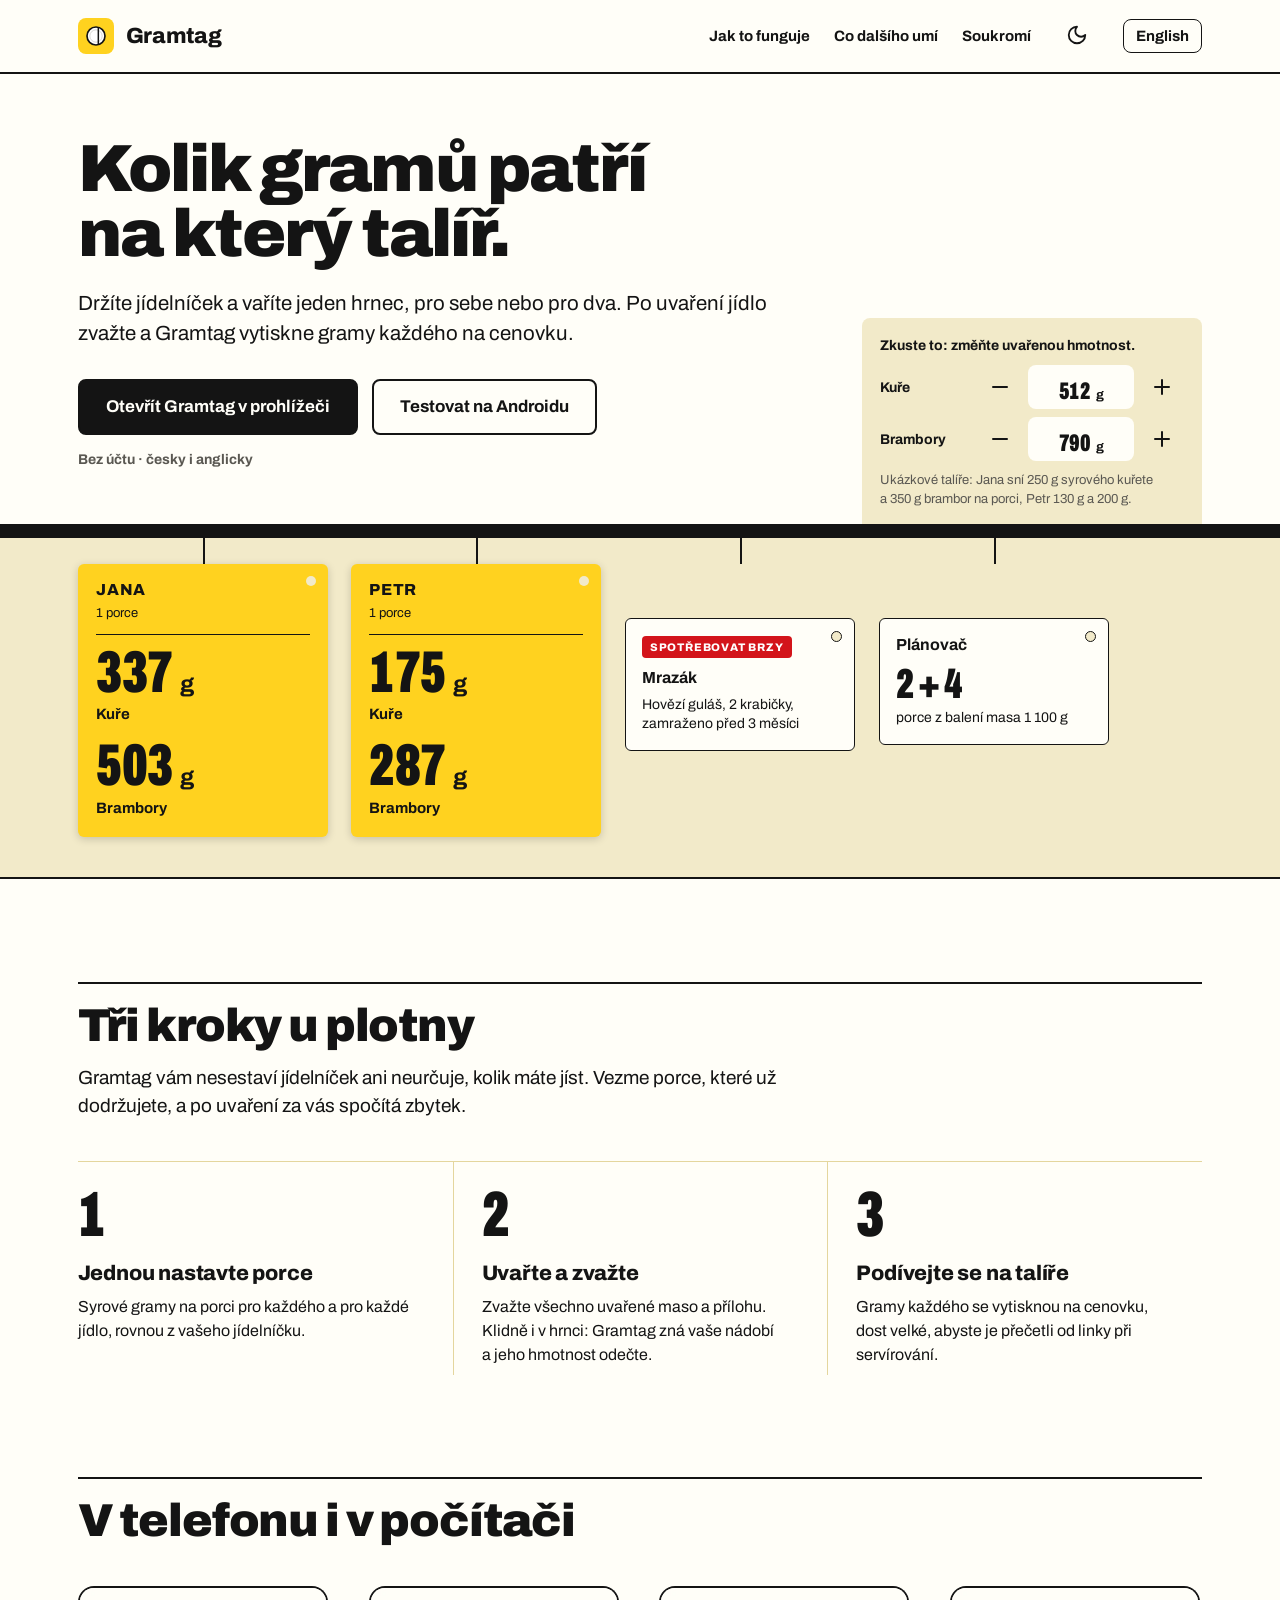
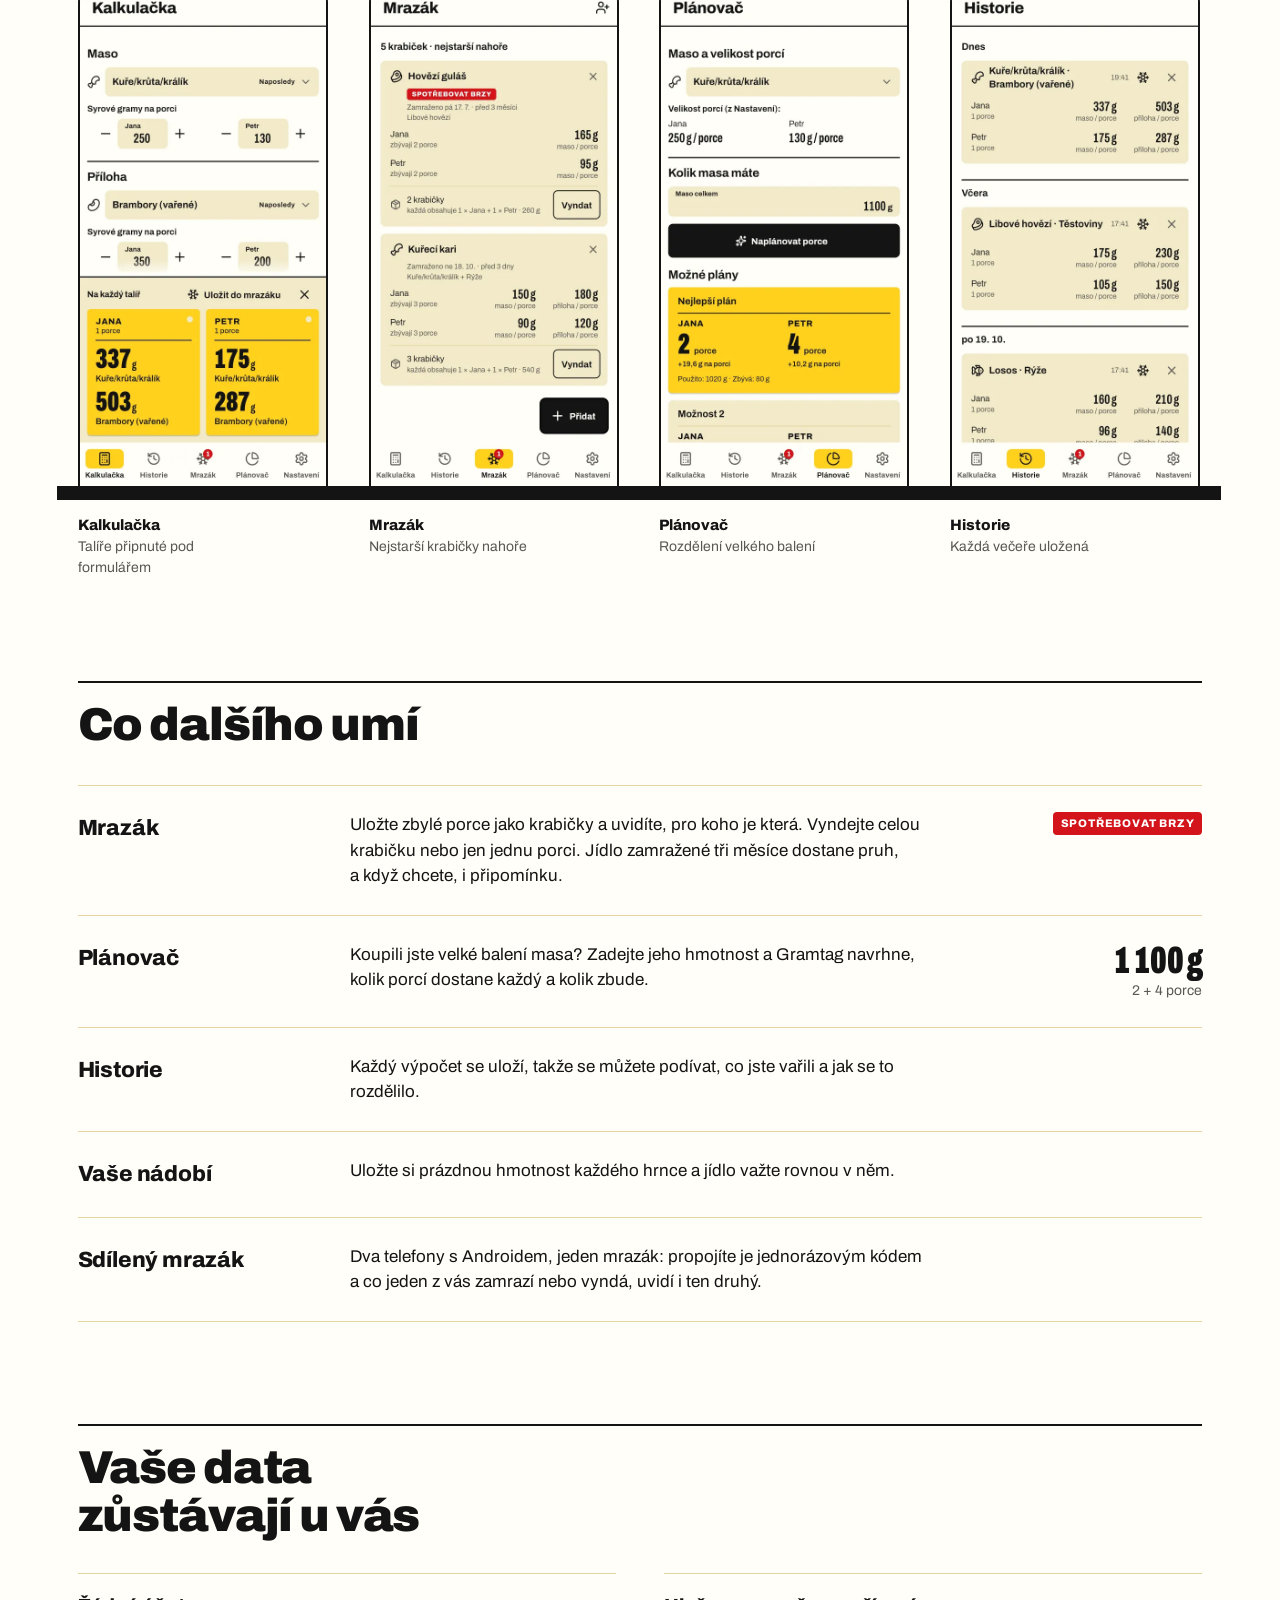
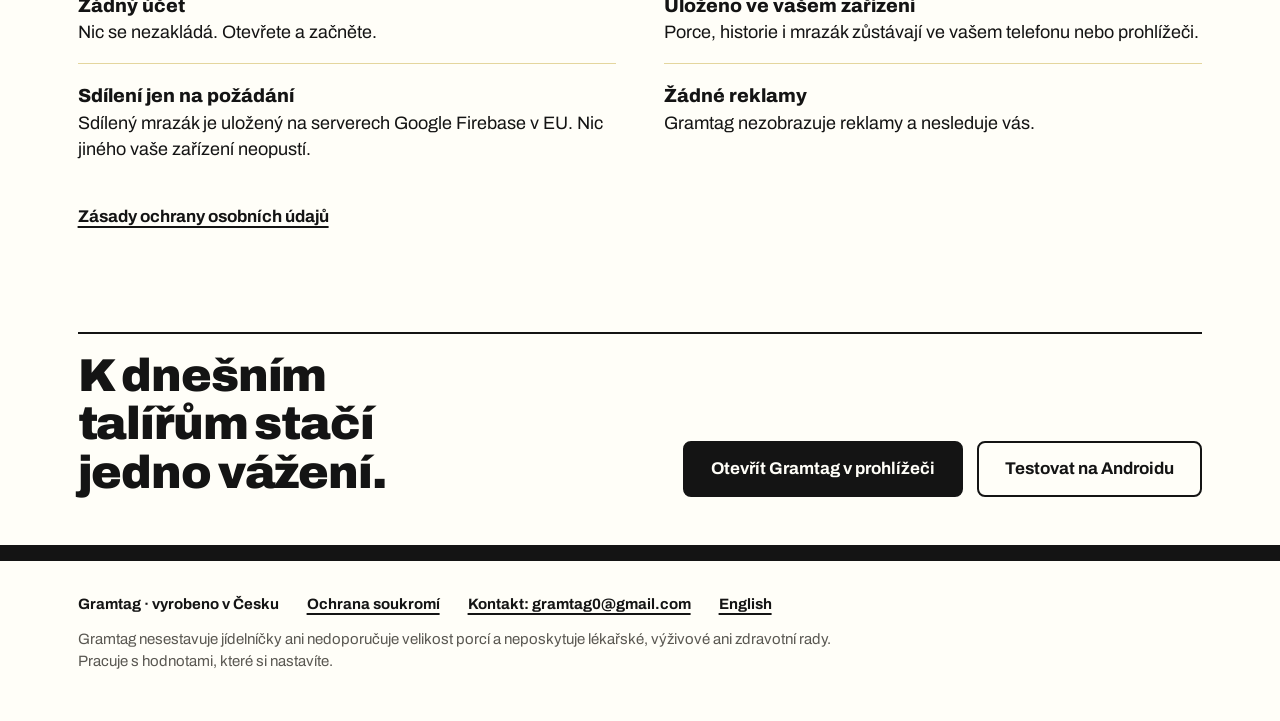
==== cs/index.html @ 48f34521 "gramtag.eu: landing page + web app 1.4.3+9" ====
<!doctype html>
<html lang="cs">
<head>
<meta charset="utf-8">
<meta name="viewport" content="width=device-width, initial-scale=1">
<title>Gramtag – kolik gramů patří na který talíř</title>
<meta name="description" content="Zvažte uvařené jídlo a Gramtag ukáže, kolik gramů patří na který talíř, podle porcí, které dodržujete. Bez účtu, v prohlížeči i na Androidu.">
<link rel="canonical" href="https://gramtag.eu/cs/">
<link rel="alternate" hreflang="en" href="https://gramtag.eu/">
<link rel="alternate" hreflang="cs" href="https://gramtag.eu/cs/">
<link rel="alternate" hreflang="x-default" href="https://gramtag.eu/">
<meta property="og:type" content="website">
<meta property="og:site_name" content="Gramtag">
<meta property="og:title" content="Gramtag – kolik gramů patří na který talíř">
<meta property="og:description" content="Zvažte uvařené jídlo a Gramtag ukáže, kolik gramů patří na který talíř, podle porcí, které dodržujete. Bez účtu, v prohlížeči i na Androidu.">
<meta property="og:url" content="https://gramtag.eu/cs/">
<meta property="og:image" content="https://gramtag.eu/img/og-cs.png">
<meta property="og:image:width" content="1024">
<meta property="og:image:height" content="500">
<meta property="og:locale" content="cs_CZ">
<meta name="twitter:card" content="summary_large_image">
<meta name="theme-color" content="#FFFEF8" media="(prefers-color-scheme: light)">
<meta name="theme-color" content="#191812" media="(prefers-color-scheme: dark)">
<link rel="icon" type="image/png" href="/favicon.png">
<link rel="apple-touch-icon" href="/img/apple-touch-icon.png">
<meta name="apple-mobile-web-app-title" content="Gramtag">
<link rel="manifest" href="/app/manifest.json">
<link rel="preload" href="/fonts/archivo-black.woff2" as="font" type="font/woff2" crossorigin>
<link rel="preload" href="/fonts/archivo-condensedblack.woff2" as="font" type="font/woff2" crossorigin>
<link rel="stylesheet" href="/site.css">
<script>
  // The visitor's own light/dark choice, if they made one (else the device's).
  try { const theme = localStorage.getItem("theme"); if (theme) document.documentElement.dataset.theme = theme; } catch (e) {}
  // Opened from a home-screen icon: go straight to the app.
  if (matchMedia("(display-mode: standalone)").matches || navigator.standalone) location.replace("/app/");
</script>
</head>
<body>
<header class="top">
  <div class="wrap">
    <a class="brand" href="/cs/"><svg viewBox="0 0 108 108" aria-hidden="true"><rect width="108" height="108" fill="#FFD21F"/><circle cx="54" cy="54" r="27" fill="#FFFFFF" stroke="#141414" stroke-width="5"/><circle cx="54" cy="54" r="18.5" fill="none" stroke="#B9B7B0" stroke-width="1.6"/><line x1="61" y1="29.5" x2="61" y2="78.5" stroke="#141414" stroke-width="4.5"/></svg>Gramtag</a>
    <nav aria-label="Stránka">
      <ul class="links">
        <li><a href="#how">Jak to funguje</a></li>
        <li><a href="#keeps">Co dalšího umí</a></li>
        <li><a href="#privacy">Soukromí</a></li>
        <li class="keep"><button type="button" class="theme" data-to-dark="Přepnout na tmavý vzhled" data-to-light="Přepnout na světlý vzhled" aria-label="Přepnout na tmavý vzhled"><span class="moon"><svg viewBox="0 0 24 24" aria-hidden="true" fill="none" stroke="currentColor" stroke-width="2" stroke-linecap="round" stroke-linejoin="round"><path d="M12 3a6 6 0 0 0 9 9 9 9 0 1 1-9-9Z"/></svg></span><span class="sun"><svg viewBox="0 0 24 24" aria-hidden="true" fill="none" stroke="currentColor" stroke-width="2" stroke-linecap="round" stroke-linejoin="round"><circle cx="12" cy="12" r="4"/><path d="M12 2v2"/><path d="M12 20v2"/><path d="m4.93 4.93 1.41 1.41"/><path d="m17.66 17.66 1.41 1.41"/><path d="M2 12h2"/><path d="M20 12h2"/><path d="m6.34 17.66-1.41 1.41"/><path d="m19.07 4.93-1.41 1.41"/></svg></span></button></li>
        <li class="keep"><a class="lang" href="/" hreflang="en" lang="en">English</a></li>
      </ul>
    </nav>
  </div>
</header>

<main>
  <div class="hero">
    <div class="wrap">
      <div class="hero-copy">
        <h1>Kolik gramů patří na který talíř.</h1>
        <p class="sub">Držíte jídelníček a vaříte jeden hrnec, pro sebe nebo pro dva. Po uvaření jídlo zvažte a Gramtag vytiskne gramy každého na cenovku.</p>
        <div class="ctas">
        <a class="btn btn-ink" href="/app/">Otevřít Gramtag v prohlížeči</a>
        <a class="btn btn-out" href="/test/">Testovat na Androidu</a>
      </div>
        <p class="small-print">Bez účtu · česky i anglicky</p>
      </div>
    </div>
    <div class="shelf">
      <div class="rail"></div>
      <div class="lip"><div class="wrap">
      <div class="hanging"><div class="tag plate">
        <div class="who">Jana</div>
        <div class="portions">1 porce</div>
        <hr>
        <span class="grams num" data-plate="p1-meat">337<span class="unit"> g</span></span>
        <div class="food">Kuře</div>
        <span class="grams num" data-plate="p1-side">503<span class="unit"> g</span></span>
        <div class="food">Brambory</div>
      </div></div>
      <div class="hanging"><div class="tag plate">
        <div class="who">Petr</div>
        <div class="portions">1 porce</div>
        <hr>
        <span class="grams num" data-plate="p2-meat">175<span class="unit"> g</span></span>
        <div class="food">Kuře</div>
        <span class="grams num" data-plate="p2-side">287<span class="unit"> g</span></span>
        <div class="food">Brambory</div>
      </div></div>
      <div class="hanging info"><div class="label-tag"><span class="stripe">SPOTŘEBOVAT BRZY</span><b>Mrazák</b><p>Hovězí guláš, 2 krabičky, zamraženo před 3 měsíci</p></div></div>
      <div class="hanging info"><div class="label-tag"><b>Plánovač</b><span class="big num">2 + 4</span><p>porce z balení masa 1 100 g</p></div></div>
      <div class="try">
        <p><b>Zkuste to: změňte uvařenou hmotnost.</b></p>
        <div class="stepper" data-key="meat">
          <span class="name">Kuře</span>
          <button type="button" data-step="-10" aria-label="Méně: Kuře"><svg viewBox="0 0 24 24" aria-hidden="true" fill="none" stroke="currentColor" stroke-width="2" stroke-linecap="round" stroke-linejoin="round"><path d="M5 12h14"/></svg></button>
          <output class="num" aria-live="polite">512<span class="unit"> g</span></output>
          <button type="button" data-step="10" aria-label="Více: Kuře"><svg viewBox="0 0 24 24" aria-hidden="true" fill="none" stroke="currentColor" stroke-width="2" stroke-linecap="round" stroke-linejoin="round"><path d="M5 12h14"/><path d="M12 5v14"/></svg></button>
        </div>
        <div class="stepper" data-key="side">
          <span class="name">Brambory</span>
          <button type="button" data-step="-10" aria-label="Méně: Brambory"><svg viewBox="0 0 24 24" aria-hidden="true" fill="none" stroke="currentColor" stroke-width="2" stroke-linecap="round" stroke-linejoin="round"><path d="M5 12h14"/></svg></button>
          <output class="num" aria-live="polite">790<span class="unit"> g</span></output>
          <button type="button" data-step="10" aria-label="Více: Brambory"><svg viewBox="0 0 24 24" aria-hidden="true" fill="none" stroke="currentColor" stroke-width="2" stroke-linecap="round" stroke-linejoin="round"><path d="M5 12h14"/><path d="M12 5v14"/></svg></button>
        </div>
        <p class="muted">Ukázkové talíře: Jana sní 250 g syrového kuřete a 350 g brambor na porci, Petr 130 g a 200 g.</p>
      </div>
      </div></div>
    </div>
  </div>

  <section id="how">
    <div class="wrap"><div class="ruled">
      <h2>Tři kroky u plotny</h2>
      <p class="lead">Gramtag vám nesestaví jídelníček ani neurčuje, kolik máte jíst. Vezme porce, které už dodržujete, a po uvaření za vás spočítá zbytek.</p>
      <ol class="steps">
      <li><span class="n num">1</span><h3>Jednou nastavte porce</h3><p>Syrové gramy na porci pro každého a pro každé jídlo, rovnou z vašeho jídelníčku.</p></li>
      <li><span class="n num">2</span><h3>Uvařte a zvažte</h3><p>Zvažte všechno uvařené maso a přílohu. Klidně i v hrnci: Gramtag zná vaše nádobí a jeho hmotnost odečte.</p></li>
      <li><span class="n num">3</span><h3>Podívejte se na talíře</h3><p>Gramy každého se vytisknou na cenovku, dost velké, abyste je přečetli od linky při servírování.</p></li>
      </ol>
    </div></div>
  </section>

  <section id="screens">
    <div class="wrap"><div class="ruled"><h2>V telefonu i v počítači</h2></div></div>
    <div class="goods"><ul>
      <li><div class="stand"><img src="/img/cs-01-calculator.webp" width="540" height="1080" loading="lazy" alt="Snímek obrazovky Gramtagu: Kalkulačka"></div>
        <p class="shelf-label">Kalkulačka<span>Talíře připnuté pod formulářem</span></p></li>
      <li><div class="stand"><img src="/img/cs-03-freezer.webp" width="540" height="1080" loading="lazy" alt="Snímek obrazovky Gramtagu: Mrazák"></div>
        <p class="shelf-label">Mrazák<span>Nejstarší krabičky nahoře</span></p></li>
      <li><div class="stand"><img src="/img/cs-05-planner.webp" width="540" height="1080" loading="lazy" alt="Snímek obrazovky Gramtagu: Plánovač"></div>
        <p class="shelf-label">Plánovač<span>Rozdělení velkého balení</span></p></li>
      <li><div class="stand"><img src="/img/cs-04-history.webp" width="540" height="1080" loading="lazy" alt="Snímek obrazovky Gramtagu: Historie"></div>
        <p class="shelf-label">Historie<span>Každá večeře uložená</span></p></li>
    </ul></div>
  </section>

  <section id="keeps">
    <div class="wrap"><div class="ruled">
      <h2>Co dalšího umí</h2>
      <ul class="keeps">
      <li><h3>Mrazák</h3><p>Uložte zbylé porce jako krabičky a uvidíte, pro koho je která. Vyndejte celou krabičku nebo jen jednu porci. Jídlo zamražené tři měsíce dostane pruh, a když chcete, i připomínku.</p><div class="fact"><span class="stripe">SPOTŘEBOVAT BRZY</span></div></li>
      <li><h3>Plánovač</h3><p>Koupili jste velké balení masa? Zadejte jeho hmotnost a Gramtag navrhne, kolik porcí dostane každý a kolik zbude.</p><div class="fact"><span class="num">1 100 g</span>2 + 4 porce</div></li>
      <li><h3>Historie</h3><p>Každý výpočet se uloží, takže se můžete podívat, co jste vařili a jak se to rozdělilo.</p></li>
      <li><h3>Vaše nádobí</h3><p>Uložte si prázdnou hmotnost každého hrnce a jídlo važte rovnou v něm.</p></li>
      <li><h3>Sdílený mrazák</h3><p>Dva telefony s Androidem, jeden mrazák: propojíte je jednorázovým kódem a co jeden z vás zamrazí nebo vyndá, uvidí i ten druhý.</p></li>
      </ul>
    </div></div>
  </section>

  <section id="privacy">
    <div class="wrap"><div class="ruled">
      <h2>Vaše data zůstávají u vás</h2>
      <ul class="promises">
      <li><b>Žádný účet</b>Nic se nezakládá. Otevřete a začněte.</li>
      <li><b>Uloženo ve vašem zařízení</b>Porce, historie i mrazák zůstávají ve vašem telefonu nebo prohlížeči.</li>
      <li><b>Sdílení jen na požádání</b>Sdílený mrazák je uložený na serverech Google Firebase v EU. Nic jiného vaše zařízení neopustí.</li>
      <li><b>Žádné reklamy</b>Gramtag nezobrazuje reklamy a nesleduje vás.</li>
      </ul>
      <a class="privacy-link" href="https://johnyb115.github.io/portionix_legal/">Zásady ochrany osobních údajů</a>
    </div></div>
  </section>

  <section class="close">
    <div class="wrap"><div class="ruled">
      <h2>K dnešním talířům stačí jedno vážení.</h2>
      <div class="ctas">
        <a class="btn btn-ink" href="/app/">Otevřít Gramtag v prohlížeči</a>
        <a class="btn btn-out" href="/test/">Testovat na Androidu</a>
      </div>
    </div></div>
    <div class="shelf"><div class="rail"></div><div class="lip"></div></div>
  </section>
</main>

<footer>
  <div class="wrap">
    <ul>
      <li>Gramtag · vyrobeno v Česku</li>
      <li><a href="https://johnyb115.github.io/portionix_legal/">Ochrana soukromí</a></li>
      <li><a href="mailto:gramtag0@gmail.com">Kontakt: gramtag0@gmail.com</a></li>
      <li><a href="/" hreflang="en" lang="en">English</a></li>
    </ul>
    <p>Gramtag nesestavuje jídelníčky ani nedoporučuje velikost porcí a neposkytuje lékařské, výživové ani zdravotní rady. Pracuje s hodnotami, které si nastavíte.</p>
  </div>
</footer>

<script>
  // Light/dark switch: shows the mode it switches to.
  (function () {
    const button = document.querySelector(".theme");
    const dark = () => (document.documentElement.dataset.theme || (matchMedia("(prefers-color-scheme: dark)").matches ? "dark" : "light")) === "dark";
    const label = () => button.setAttribute("aria-label", dark() ? button.dataset.toLight : button.dataset.toDark);
    label();
    button.addEventListener("click", () => {
      const theme = dark() ? "light" : "dark";
      document.documentElement.dataset.theme = theme;
      try { localStorage.setItem("theme", theme); } catch (e) {}
      label();
    });
  })();
  // The example plates: each person's share of the cooked pot follows their
  // share of the raw portions, as in the app.
  (function () {
    const raw = { meat: [250, 130], side: [350, 200] };
    const cooked = { meat: 512, side: 790 };
    const unit = '<span class="unit">\u00a0g</span>';
    const show = (el, value) => {
      if (el.dataset.value === String(value)) return;
      el.dataset.value = value;
      el.innerHTML = value + unit;
      el.classList.remove("reprint"); void el.offsetWidth; el.classList.add("reprint");
    };
    const render = () => {
      for (const part of ["meat", "side"]) {
        const [a, b] = raw[part];
        show(document.querySelector(`[data-plate="p1-${part}"]`), Math.round(cooked[part] * a / (a + b)));
        show(document.querySelector(`[data-plate="p2-${part}"]`), Math.round(cooked[part] * b / (a + b)));
        show(document.querySelector(`.stepper[data-key="${part}"] output`), cooked[part]);
      }
    };
    document.querySelectorAll(".stepper").forEach((s) => s.addEventListener("click", (ev) => {
      const step = Number(ev.target.closest("button")?.dataset.step || 0);
      if (!step) return;
      const part = s.dataset.key;
      cooked[part] = Math.max(0, Math.min(5000, cooked[part] + step));
      render();
    }));
  })();
</script>
</body>
</html>
---- site.css ----
/* gramtag.eu: the shelf. One ink on shelf ground, bin wells, and the plate
   tags in Price-Tag Yellow, which prints only on results (see DESIGN.md). */

@font-face { font-family: Archivo; font-weight: 400; font-display: swap; src: url(/fonts/archivo-regular.woff2) format("woff2"); }
@font-face { font-family: Archivo; font-weight: 700; font-display: swap; src: url(/fonts/archivo-bold.woff2) format("woff2"); }
@font-face { font-family: Archivo; font-weight: 800; font-display: swap; src: url(/fonts/archivo-extrabold.woff2) format("woff2"); }
@font-face { font-family: Archivo; font-weight: 900; font-display: swap; src: url(/fonts/archivo-black.woff2) format("woff2"); }
@font-face { font-family: "Archivo Condensed"; font-weight: 700; font-display: swap; src: url(/fonts/archivo-condensedbold.woff2) format("woff2"); }
@font-face { font-family: "Archivo Condensed"; font-weight: 900; font-display: swap; src: url(/fonts/archivo-condensedblack.woff2) format("woff2"); }

:root {
  --ground: #FFFEF8;
  --ink: #141414;
  --muted: #5A5852;
  --well: #F2EAC9;
  --hairline: #E4D69E;
  --rule: #141414;
  --tag: #FFD21F;
  --on-tag: #141414;
  --sale: #D3141A;
  --on-sale: #FFFFFF;
  --shadow: 0 2px 8px rgba(0, 0, 0, .18);
  --gutter: clamp(20px, 4.5vw, 64px);
  --max: 1240px;
  color-scheme: light;
}

/* Dark: the device's choice unless the visitor picked light, or picked dark. */
@media (prefers-color-scheme: dark) {
  :root:not([data-theme="light"]) {
    --ground: #191812;
    --ink: #F2F1EC;
    --muted: #ADABA4;
    --well: #353224;
    --hairline: #564E33;
    --rule: #8F8D86;
    --sale: #FF5D52;
    --on-sale: #141414;
    --shadow: 0 2px 10px rgba(0, 0, 0, .55);
    color-scheme: dark;
  }
}
:root[data-theme="dark"] {
  --ground: #191812;
  --ink: #F2F1EC;
  --muted: #ADABA4;
  --well: #353224;
  --hairline: #564E33;
  --rule: #8F8D86;
  --sale: #FF5D52;
  --on-sale: #141414;
  --shadow: 0 2px 10px rgba(0, 0, 0, .55);
  color-scheme: dark;
}

* { box-sizing: border-box; margin: 0; padding: 0; }

html { scroll-behavior: smooth; scrollbar-color: var(--muted) var(--ground); }
@media (prefers-reduced-motion: reduce) { html { scroll-behavior: auto; } }

body {
  background: var(--ground);
  color: var(--ink);
  font: 400 17px/1.5 Archivo, system-ui, sans-serif;
  -webkit-font-smoothing: antialiased;
  text-rendering: optimizeLegibility;
}

::selection { background: var(--ink); color: var(--ground); }

a { color: inherit; text-decoration-thickness: 2px; text-underline-offset: 4px; }
:focus-visible { outline: 3px solid var(--ink); outline-offset: 3px; border-radius: 4px; }

.num {
  font-family: "Archivo Condensed", Archivo, sans-serif;
  font-weight: 900;
  font-variant-numeric: tabular-nums lining-nums;
  letter-spacing: -.5px;
}
.unit { font-family: Archivo, sans-serif; font-weight: 700; letter-spacing: 0; }

.wrap { max-width: var(--max); margin: 0 auto; padding: 0 var(--gutter); }

/* --- Top bar: the app bar, closed by the 2 px rule. -------------------- */

.top { border-bottom: 2px solid var(--rule); }
.top .wrap { display: flex; align-items: center; justify-content: space-between; height: 72px; gap: 24px; }
.brand { display: flex; align-items: center; gap: 12px; font-weight: 800; font-size: 22px; letter-spacing: -.3px; text-decoration: none; }
.brand svg { width: 36px; height: 36px; border-radius: 8px; flex: none; }
.links { display: flex; align-items: center; gap: 24px; list-style: none; font-weight: 700; font-size: 15px; }
.links a { text-decoration: none; padding: 12px 0; }
.links a:hover { text-decoration: underline; }
.theme {
  width: 44px; height: 44px; border: 0; border-radius: 8px; background: transparent; color: var(--ink);
  display: grid; place-items: center; cursor: pointer;
}
.theme:hover { background: var(--well); }
.theme svg { width: 22px; height: 22px; }
.theme .sun { display: none; }
:root[data-theme="dark"] .theme .sun { display: block; }
:root[data-theme="dark"] .theme .moon { display: none; }
@media (prefers-color-scheme: dark) {
  :root:not([data-theme="light"]) .theme .sun { display: block; }
  :root:not([data-theme="light"]) .theme .moon { display: none; }
}
.lang { border: 1.5px solid var(--ink); border-radius: 8px; padding: 8px 12px !important; }
.lang:hover { background: var(--ink); color: var(--ground); text-decoration: none !important; }

/* --- Buttons: ink, square-shouldered, 56 px main action. ---------------- */

.btn {
  display: inline-flex; align-items: center; justify-content: center; gap: 10px;
  min-height: 56px; padding: 0 26px; border-radius: 8px;
  font: 700 17px/1.2 Archivo, sans-serif; text-decoration: none; text-align: center;
  transition: transform .15s cubic-bezier(.2, .8, .2, 1), background-color .15s;
}
.btn:active { transform: translateY(1px); }
.btn-ink { background: var(--ink); color: var(--ground); border: 2px solid var(--ink); }
.btn-ink:hover { background: color-mix(in srgb, var(--ink) 86%, var(--ground)); }
.btn-out { border: 2px solid var(--ink); color: var(--ink); background: var(--ground); }
.btn-out:hover { background: var(--well); }
.btn svg { width: 20px; height: 20px; flex: none; }

/* --- Hero: the headline over the shelf rail with tags hanging off it. --- */

.hero { padding-top: clamp(40px, 7vh, 72px); }
.hero-copy { padding-right: 400px; }
.hero h1 {
  font-weight: 900; font-size: clamp(44px, 5.2vw, 76px); line-height: .98;
  letter-spacing: -.03em; max-width: 15ch; text-wrap: balance;
}
.hero .sub { font-size: clamp(18px, 1.6vw, 21px); line-height: 1.45; max-width: 36em; margin: 22px 0 30px; text-wrap: pretty; }
.ctas { display: flex; flex-wrap: wrap; gap: 14px; }
.small-print { margin-top: 14px; font-size: 14px; font-weight: 700; color: var(--muted); }

.shelf { position: relative; margin-top: clamp(40px, 6vh, 64px); }
.rail { height: 14px; background: var(--rule); }
.lip { background: var(--well); border-bottom: 2px solid var(--rule); }
.lip .wrap { position: relative; display: flex; align-items: flex-start; gap: 24px; padding-bottom: 40px; min-height: 120px; }

/* A tag hangs on a short ink string from the rail. */
.hanging { position: relative; padding-top: 26px; transform-origin: 50% 0; }
.hanging::before { content: ""; position: absolute; top: 0; left: 50%; width: 2px; height: 26px; background: var(--rule); }

.tag {
  position: relative; background: var(--tag); color: var(--on-tag);
  border-radius: 6px; box-shadow: var(--shadow); padding: 14px 18px 18px;
}
.tag::after { /* the punched hole, showing the shelf behind */
  content: ""; position: absolute; top: 12px; right: 12px;
  width: 10px; height: 10px; border-radius: 50%; background: var(--well);
}
.tag .who { font-weight: 800; font-size: 16px; letter-spacing: .8px; text-transform: uppercase; }
.tag .portions { font-size: 13px; margin: 2px 0 10px; }
.tag hr { border: 0; border-top: 1.5px solid var(--on-tag); margin-bottom: 10px; }
.plate { width: clamp(150px, 19.5vw, 280px); }
.plate .grams { font-size: clamp(44px, 4.6vw, 66px); line-height: .95; display: block; }
.plate .grams .unit { font-size: .4em; margin-left: .12em; }
.plate .food { font-weight: 600; font-size: 15px; margin: 3px 0 12px; }
.plate .food:last-child { margin-bottom: 0; }

/* Shelf labels: the quieter tags, printed in ink on the ground. */
.label-tag {
  width: 230px; margin-top: 54px; background: var(--ground); border: 1.5px solid var(--ink);
  border-radius: 6px; padding: 14px 16px 16px; position: relative;
}
.label-tag::after {
  content: ""; position: absolute; top: 12px; right: 12px;
  width: 9px; height: 9px; border-radius: 50%; background: var(--well); border: 1.5px solid var(--ink);
}
.label-tag b { display: block; font-size: 16px; margin-bottom: 6px; }
.label-tag p { font-size: 14px; line-height: 1.35; }
.label-tag .big { font-size: 42px; line-height: 1; display: block; margin-bottom: 4px; }
.stripe {
  display: inline-block; background: var(--sale); color: var(--on-sale);
  font-weight: 800; font-size: 11px; letter-spacing: .8px; padding: 3px 8px; border-radius: 4px; margin-bottom: 8px;
}

/* The example control on the shelf lip: change the cooked weight. */
.try {
  position: absolute; right: var(--gutter); bottom: calc(100% + 14px); width: 340px;
  background: var(--well); border-radius: 8px 8px 0 0; padding: 18px 18px 16px;
}
.try p { font-size: 14px; line-height: 1.4; color: var(--ink); margin-bottom: 10px; }
.try .muted { color: var(--muted); font-size: 13px; margin: 10px 0 0; }
.stepper { display: flex; align-items: center; gap: 6px; margin-top: 8px; }
.stepper .name { font-weight: 700; font-size: 14px; width: 92px; }
.stepper button {
  width: 44px; height: 44px; border: 0; border-radius: 8px; background: transparent; color: var(--ink);
  display: grid; place-items: center; cursor: pointer;
}
.stepper button svg { width: 24px; height: 24px; }
.stepper button:hover { background: color-mix(in srgb, var(--ink) 8%, transparent); }
.stepper output {
  flex: 1; min-width: 92px; height: 44px; border-radius: 8px; background: var(--ground);
  display: flex; align-items: baseline; justify-content: center; padding-top: 8px;
  font-size: 24px;
}
.stepper output .unit { font-size: 13px; margin-left: 3px; }

@media (prefers-reduced-motion: no-preference) {
  .grams.reprint, output.reprint { animation: reprint 90ms linear; }
  @keyframes reprint { from { opacity: .2; transform: translateY(3px); } }
  .hanging { animation: hang 900ms cubic-bezier(.16, 1, .3, 1) both; }
  .hanging:nth-child(2) { animation-delay: 70ms; }
  .hanging:nth-child(3) { animation-delay: 140ms; }
  .hanging:nth-child(4) { animation-delay: 210ms; }
  @keyframes hang {
    0% { transform: rotate(-5deg); }
    45% { transform: rotate(2.5deg); }
    75% { transform: rotate(-1deg); }
    100% { transform: rotate(0); }
  }
}

/* --- Ruled sections. ----------------------------------------------------- */

section { padding: clamp(56px, 8vw, 104px) 0 0; }
.ruled { border-top: 2px solid var(--rule); padding-top: 18px; }
.close .ruled { display: flex; align-items: flex-end; justify-content: space-between; gap: 32px; flex-wrap: wrap; }
h2 { font-weight: 900; font-size: clamp(32px, 3.6vw, 48px); line-height: 1.05; letter-spacing: -.025em; max-width: 18ch; text-wrap: balance; }
.lead { font-size: 19px; line-height: 1.5; max-width: 38em; margin-top: 14px; color: var(--ink); }

.steps { list-style: none; display: grid; grid-template-columns: repeat(3, 1fr); margin-top: 40px; border-top: 1px solid var(--hairline); }
.steps li { padding: 24px 28px 8px 0; }
.steps li + li { border-left: 1px solid var(--hairline); padding-left: 28px; }
.steps .n { font-size: 64px; line-height: .9; display: block; margin-bottom: 14px; }
.steps h3 { font-size: 21px; font-weight: 800; letter-spacing: -.2px; margin-bottom: 6px; }
.steps p { font-size: 16px; line-height: 1.5; max-width: 30em; }

/* Screenshots standing on one shelf board, each with its shelf label. */
.goods { --pad: clamp(10px, 1.6vw, 22px); margin-top: 40px; }
.goods ul {
  list-style: none; display: flex; align-items: flex-start; overflow-x: auto; scroll-snap-type: x mandatory;
  max-width: var(--max); margin: 0 auto; padding: 0 calc(var(--gutter) - var(--pad)); scrollbar-width: thin;
}
.goods li { flex: 0 0 auto; padding: 0 var(--pad); scroll-snap-align: start; }
.goods .stand { margin: 0 calc(-1 * var(--pad)); padding: 0 var(--pad); border-bottom: 14px solid var(--rule); }
.goods img {
  display: block; width: clamp(180px, calc((min(100vw, var(--max)) - 2 * var(--gutter) + 2 * var(--pad)) / 4 - 2 * var(--pad)), 250px); height: auto; aspect-ratio: 1 / 2;
  border-radius: 16px 16px 0 0; border: 2px solid var(--ink); border-bottom: 0; background: var(--well);
}
.goods .shelf-label { margin-top: 14px; font-weight: 800; font-size: 15px; }
.goods .shelf-label span { display: block; font-weight: 400; font-size: 14px; color: var(--muted); max-width: 22ch; }

/* What it keeps: ruled rows, like the app's Settings groups. */
.keeps { list-style: none; margin-top: 36px; }
.keeps li { display: grid; grid-template-columns: 240px 1fr 220px; gap: 32px; align-items: start; padding: 26px 0; border-top: 1px solid var(--hairline); }
.keeps li:last-child { border-bottom: 1px solid var(--hairline); }
.keeps h3 { font-size: 22px; font-weight: 800; letter-spacing: -.2px; }
.keeps p { font-size: 17px; line-height: 1.5; max-width: 34em; }
.keeps .fact { justify-self: end; text-align: right; font-size: 14px; color: var(--muted); }
.keeps .fact .num { display: block; font-size: 38px; line-height: 1; color: var(--ink); }

/* Privacy: plain statements under the rule. */
.promises { list-style: none; display: grid; grid-template-columns: repeat(2, 1fr); gap: 0 48px; margin-top: 32px; }
.promises li { padding: 18px 0; border-top: 1px solid var(--hairline); font-size: 18px; line-height: 1.45; }
.promises li b { display: block; font-size: 19px; font-weight: 800; }
.privacy-link { display: inline-block; margin-top: 24px; font-weight: 700; }

/* The closing shelf. */
.close { padding-bottom: 0; }
.close h2 { max-width: 14ch; }
.close .shelf { margin-top: 48px; }

footer { padding: 32px 0 48px; font-size: 15px; }
footer .wrap { display: flex; flex-wrap: wrap; gap: 12px 32px; justify-content: space-between; }
footer ul { list-style: none; display: flex; flex-wrap: wrap; gap: 8px 28px; font-weight: 700; }
footer p { color: var(--muted); max-width: 52em; }

/* --- Narrower screens. ---------------------------------------------------- */

@media (max-width: 1080px) {
  .hero-copy { padding-right: 340px; }
  .try { width: 300px; }
  .hanging.info { display: none; }
  .keeps li { grid-template-columns: 1fr; gap: 8px; }
  .keeps .fact { justify-self: start; text-align: left; }
}

@media (max-width: 760px) {
  body { font-size: 16px; }
  .links li:not(.keep) { display: none; }
  .top .wrap { height: 64px; }
  .brand { font-size: 20px; }
  .ctas .btn { flex: 1 1 100%; }
  .lip .wrap { flex-wrap: wrap; gap: 12px; padding-bottom: 28px; }
  .lip .hanging { flex: 1 1 0; }
  .plate { width: auto; padding: 12px 14px 14px; }
  .plate .grams { font-size: 46px; }
  .tag .who { font-size: 14px; }
  .hero-copy { padding-right: 0; }
  .try { position: static; width: auto; flex: 1 1 100%; margin-top: 8px; border-radius: 8px; background: var(--ground); }
  .try .stepper output { background: var(--well); }
  .steps { grid-template-columns: 1fr; }
  .steps li, .steps li + li { border-left: 0; padding: 20px 0 4px; border-top: 1px solid var(--hairline); }
  .steps li:first-child { border-top: 0; }
  .promises { grid-template-columns: 1fr; }
  .goods img { width: 58vw; max-width: 230px; }
}
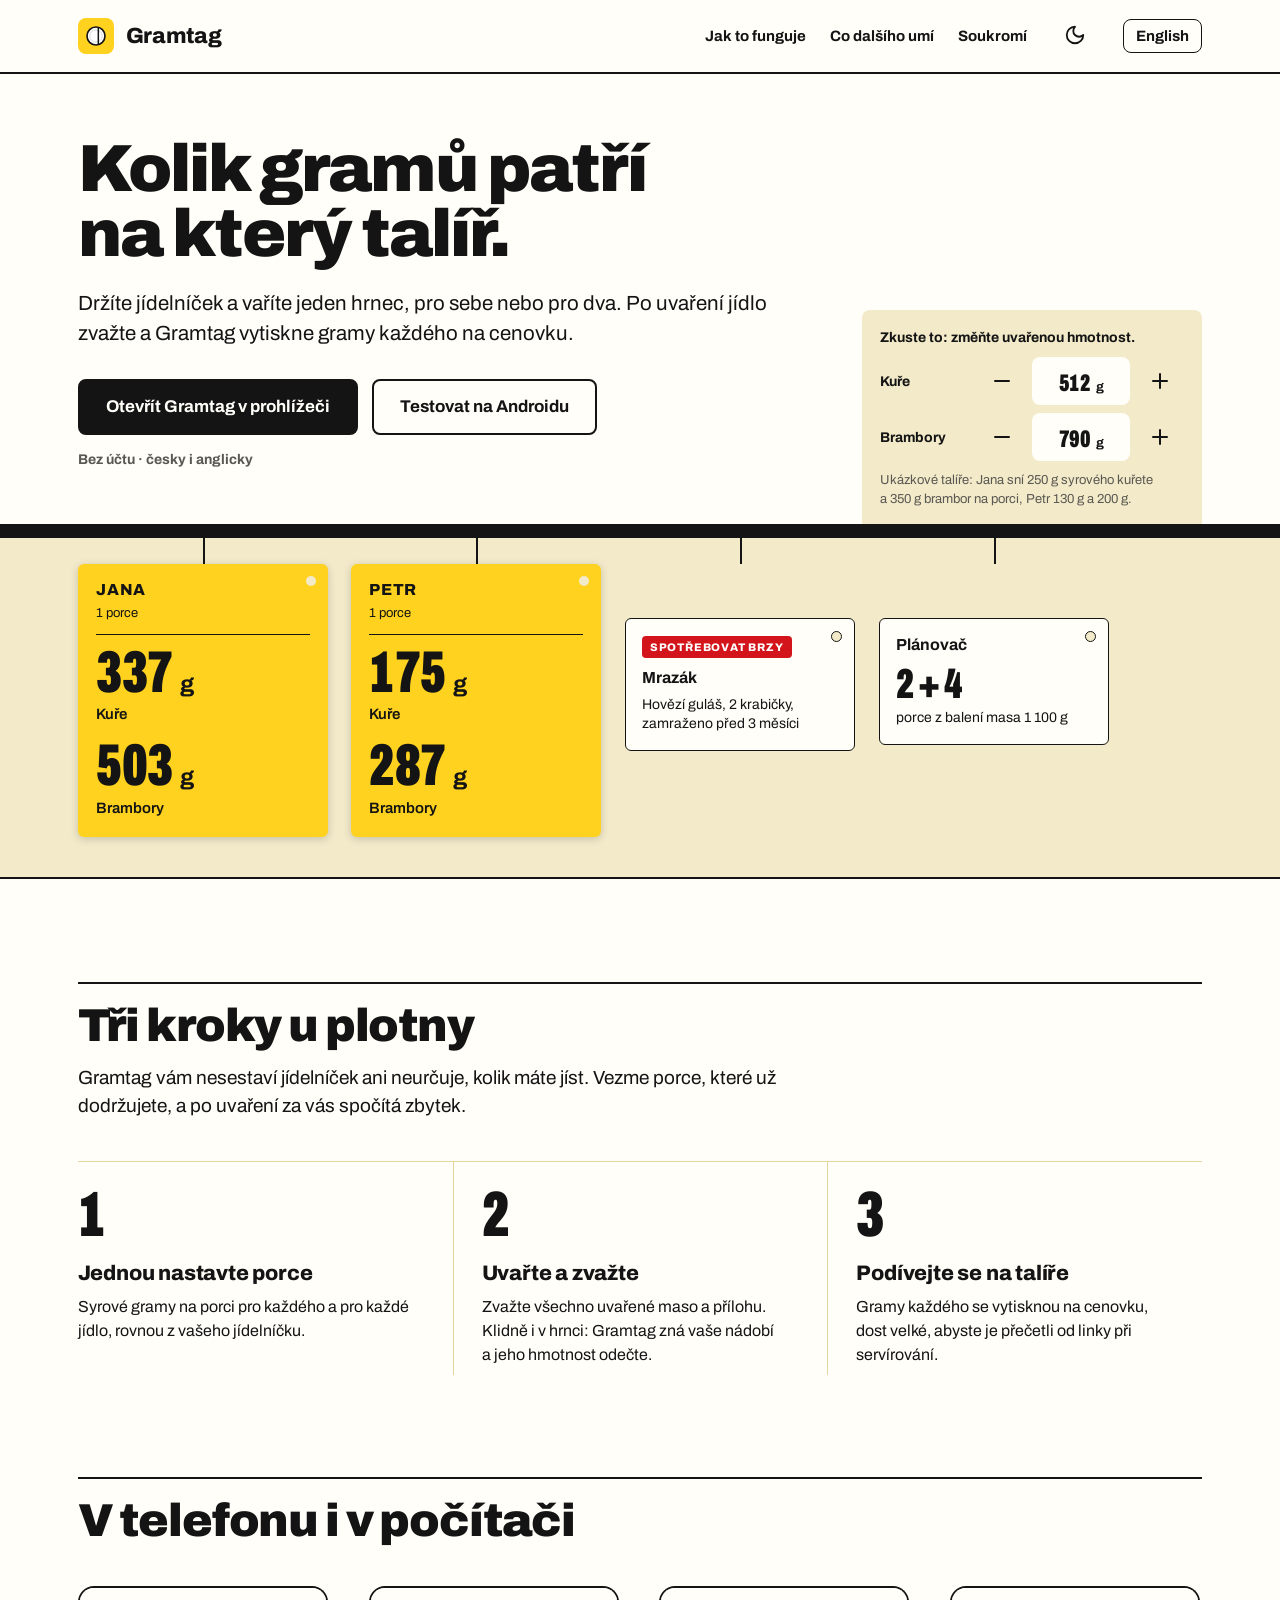
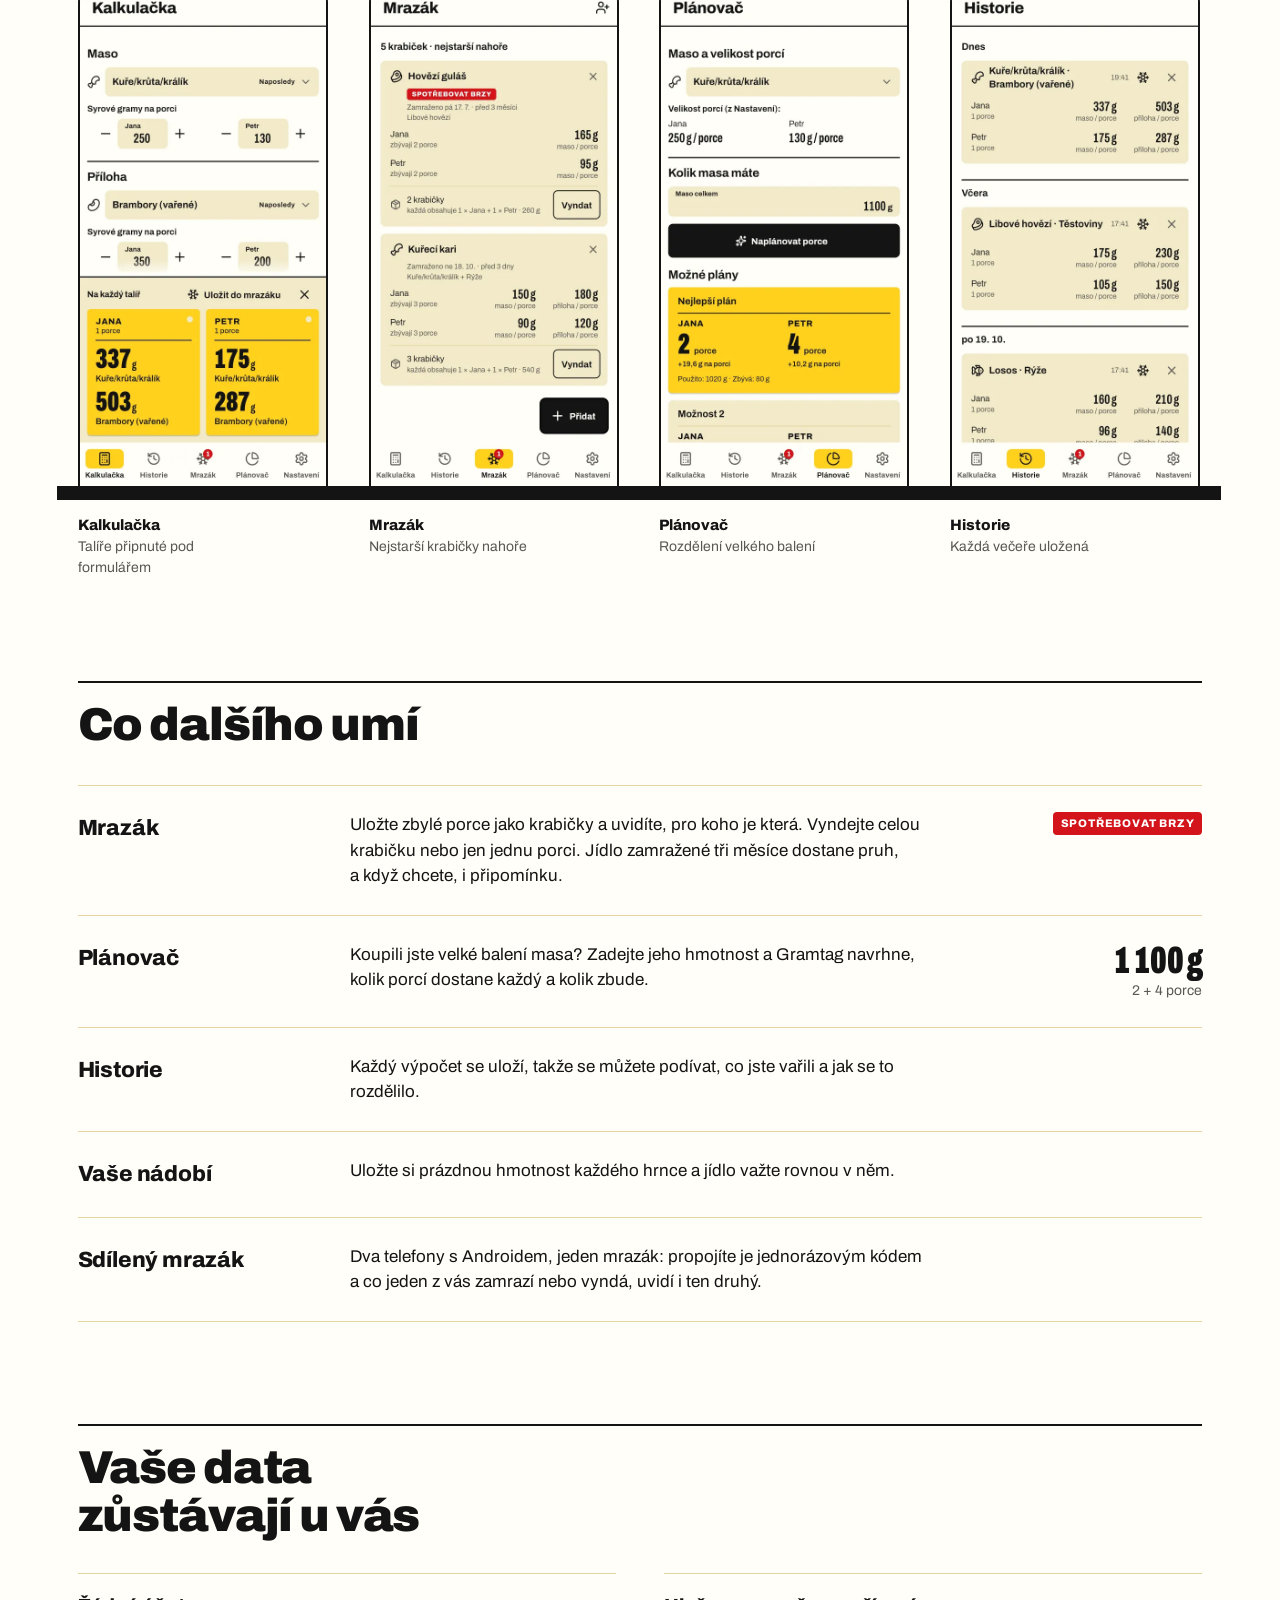
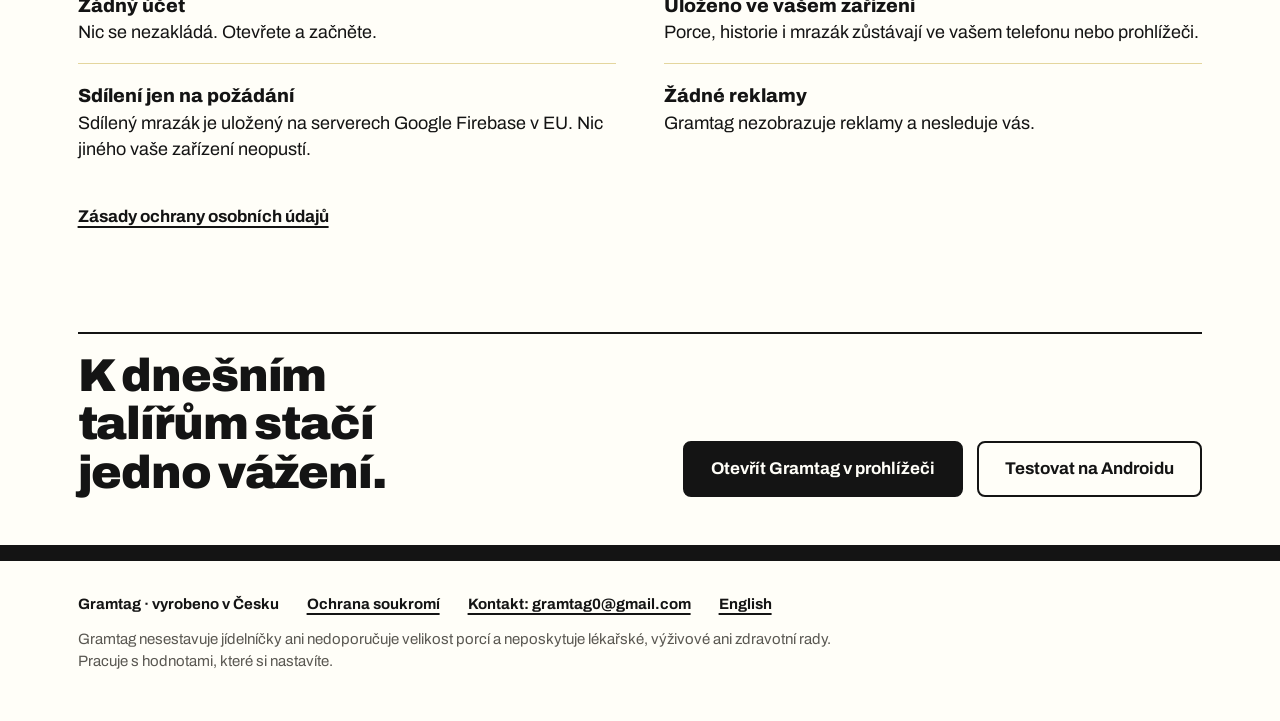
==== commit c71d70b7: "gramtag.eu: landing page + web app 1.4.3+9" ====
--- a/cs/index.html
+++ b/cs/index.html
@@ -155,7 +155,7 @@
       <li><b>Sdílení jen na požádání</b>Sdílený mrazák je uložený na serverech Google Firebase v EU. Nic jiného vaše zařízení neopustí.</li>
       <li><b>Žádné reklamy</b>Gramtag nezobrazuje reklamy a nesleduje vás.</li>
       </ul>
-      <a class="privacy-link" href="https://johnyb115.github.io/portionix_legal/">Zásady ochrany osobních údajů</a>
+      <a class="privacy-link" href="/privacy/">Zásady ochrany osobních údajů</a>
     </div></div>
   </section>
 
@@ -175,7 +175,7 @@
   <div class="wrap">
     <ul>
       <li>Gramtag · vyrobeno v Česku</li>
-      <li><a href="https://johnyb115.github.io/portionix_legal/">Ochrana soukromí</a></li>
+      <li><a href="/privacy/">Ochrana soukromí</a></li>
       <li><a href="mailto:gramtag0@gmail.com">Kontakt: gramtag0@gmail.com</a></li>
       <li><a href="/" hreflang="en" lang="en">English</a></li>
     </ul>
--- a/site.css
+++ b/site.css
@@ -2,6 +2,7 @@
    tags in Price-Tag Yellow, which prints only on results (see DESIGN.md). */
 
 @font-face { font-family: Archivo; font-weight: 400; font-display: swap; src: url(/fonts/archivo-regular.woff2) format("woff2"); }
+@font-face { font-family: Archivo; font-weight: 600; font-display: swap; src: url(/fonts/archivo-semibold.woff2) format("woff2"); }
 @font-face { font-family: Archivo; font-weight: 700; font-display: swap; src: url(/fonts/archivo-bold.woff2) format("woff2"); }
 @font-face { font-family: Archivo; font-weight: 800; font-display: swap; src: url(/fonts/archivo-extrabold.woff2) format("woff2"); }
 @font-face { font-family: Archivo; font-weight: 900; font-display: swap; src: url(/fonts/archivo-black.woff2) format("woff2"); }
@@ -91,7 +92,7 @@
 .links a { text-decoration: none; padding: 12px 0; }
 .links a:hover { text-decoration: underline; }
 .theme {
-  width: 44px; height: 44px; border: 0; border-radius: 8px; background: transparent; color: var(--ink);
+  width: 48px; height: 48px; border: 0; border-radius: 8px; background: transparent; color: var(--ink);
   display: grid; place-items: center; cursor: pointer;
 }
 .theme:hover { background: var(--well); }
@@ -186,13 +187,13 @@
 .stepper { display: flex; align-items: center; gap: 6px; margin-top: 8px; }
 .stepper .name { font-weight: 700; font-size: 14px; width: 92px; }
 .stepper button {
-  width: 44px; height: 44px; border: 0; border-radius: 8px; background: transparent; color: var(--ink);
+  width: 48px; height: 48px; border: 0; border-radius: 8px; background: transparent; color: var(--ink);
   display: grid; place-items: center; cursor: pointer;
 }
 .stepper button svg { width: 24px; height: 24px; }
 .stepper button:hover { background: color-mix(in srgb, var(--ink) 8%, transparent); }
 .stepper output {
-  flex: 1; min-width: 92px; height: 44px; border-radius: 8px; background: var(--ground);
+  flex: 1; min-width: 92px; height: 48px; border-radius: 8px; background: var(--ground);
   display: flex; align-items: baseline; justify-content: center; padding-top: 8px;
   font-size: 24px;
 }
@@ -267,6 +268,17 @@
 footer .wrap { display: flex; flex-wrap: wrap; gap: 12px 32px; justify-content: space-between; }
 footer ul { list-style: none; display: flex; flex-wrap: wrap; gap: 8px 28px; font-weight: 700; }
 footer p { color: var(--muted); max-width: 52em; }
+
+/* The privacy policy: a page to read. */
+.prose { max-width: 760px; padding-top: clamp(32px, 6vw, 64px); padding-bottom: 32px; }
+.prose h1 { font-weight: 900; font-size: clamp(36px, 4.4vw, 56px); line-height: 1; letter-spacing: -.03em; margin-bottom: 24px; }
+.prose h2 { font-size: 24px; letter-spacing: -.01em; max-width: none; margin: 40px 0 10px; padding-top: 16px; border-top: 2px solid var(--rule); }
+.prose p, .prose li { font-size: 17px; line-height: 1.6; max-width: 68ch; }
+.prose p + p { margin-top: 12px; }
+.prose ul { margin: 8px 0 12px 1.2em; }
+.prose li + li { margin-top: 6px; }
+.prose .lead { font-size: 19px; margin-bottom: 14px; }
+.prose .updated { margin-top: 32px; color: var(--muted); font-size: 15px; }
 
 /* --- Narrower screens. ---------------------------------------------------- */
 
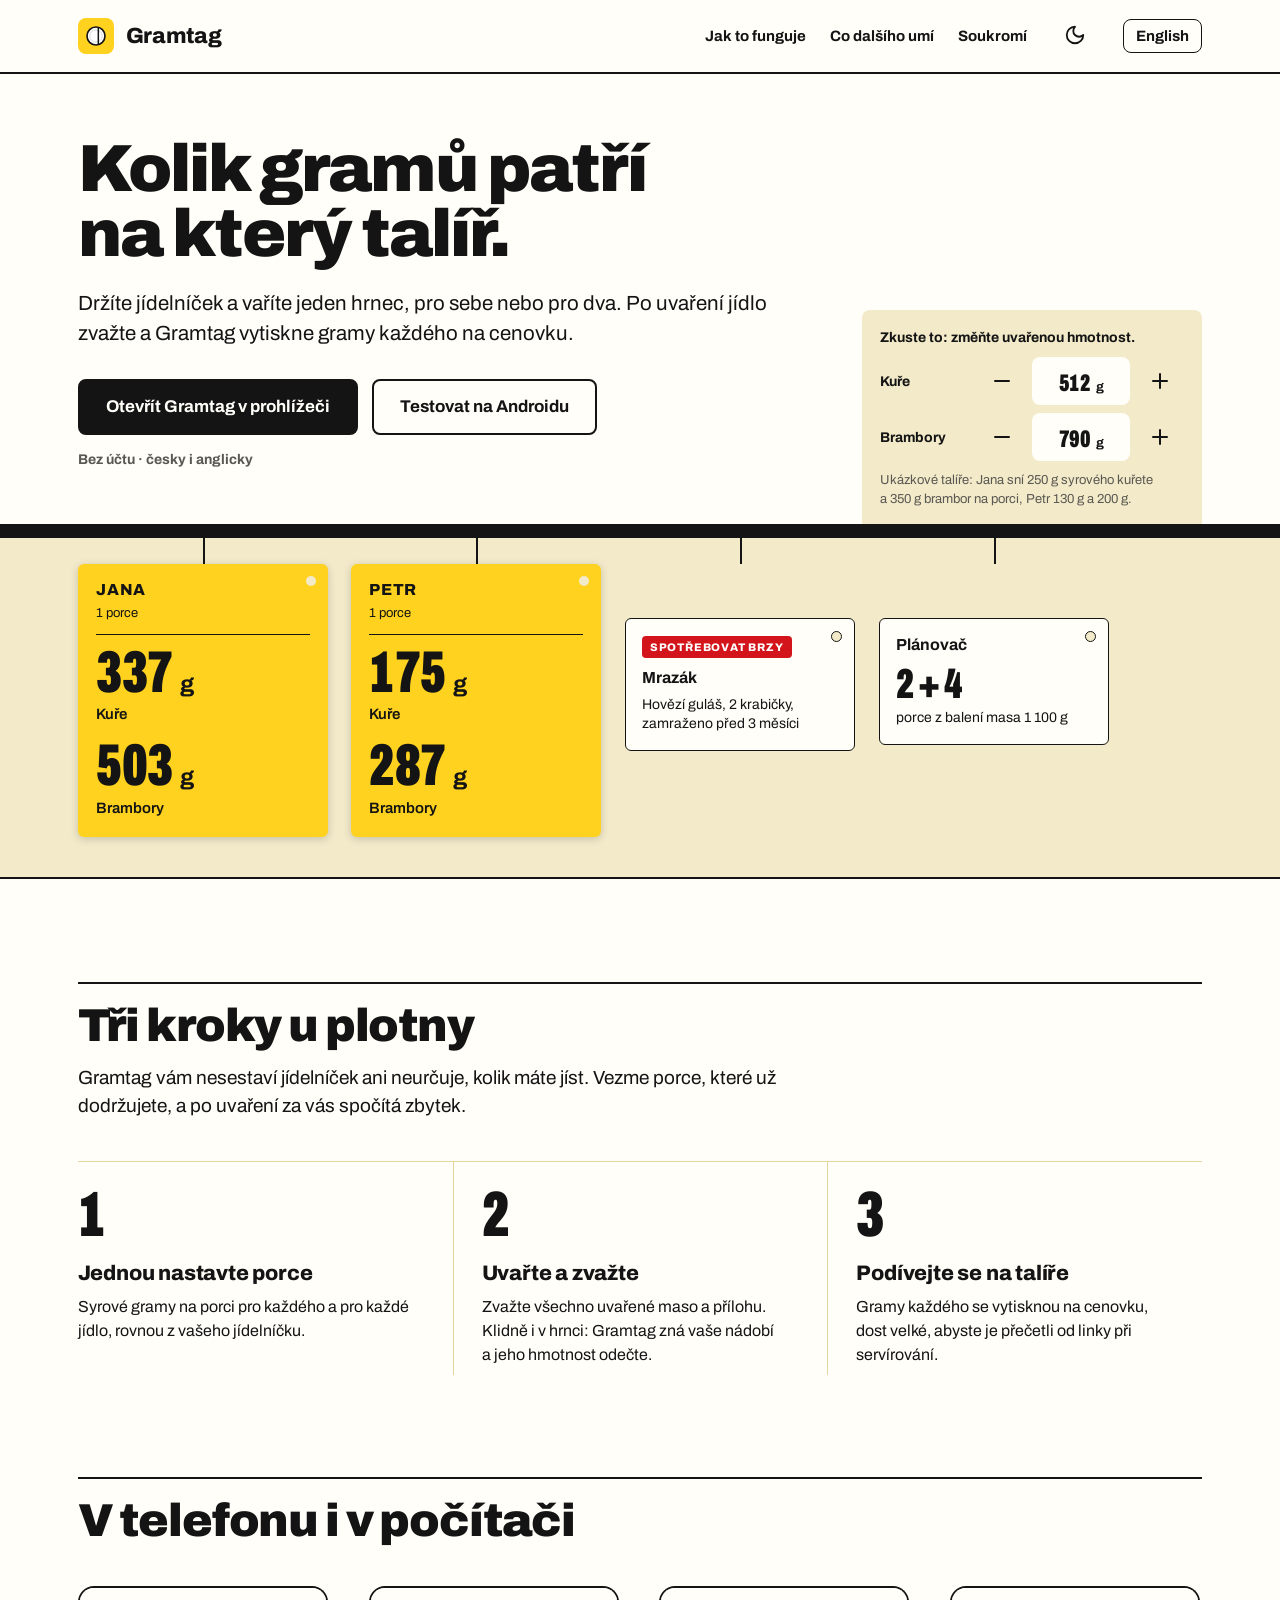
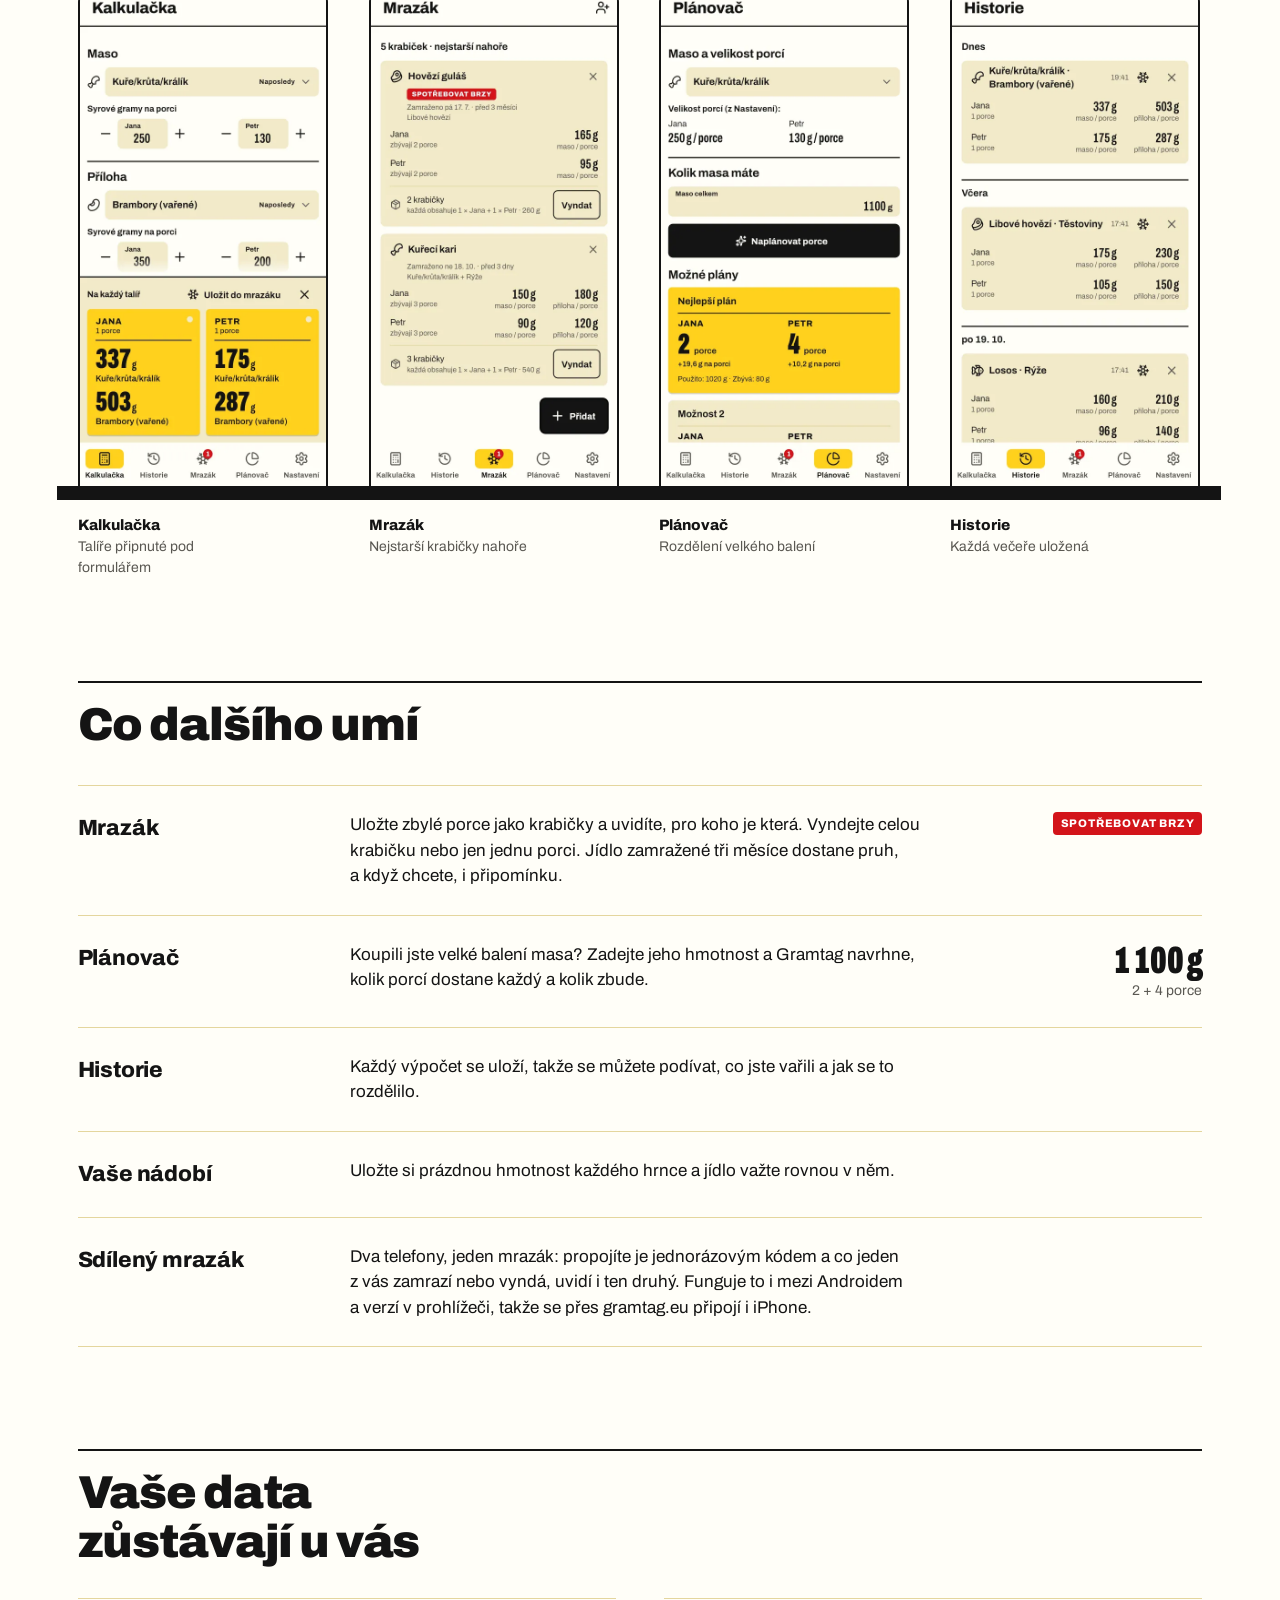
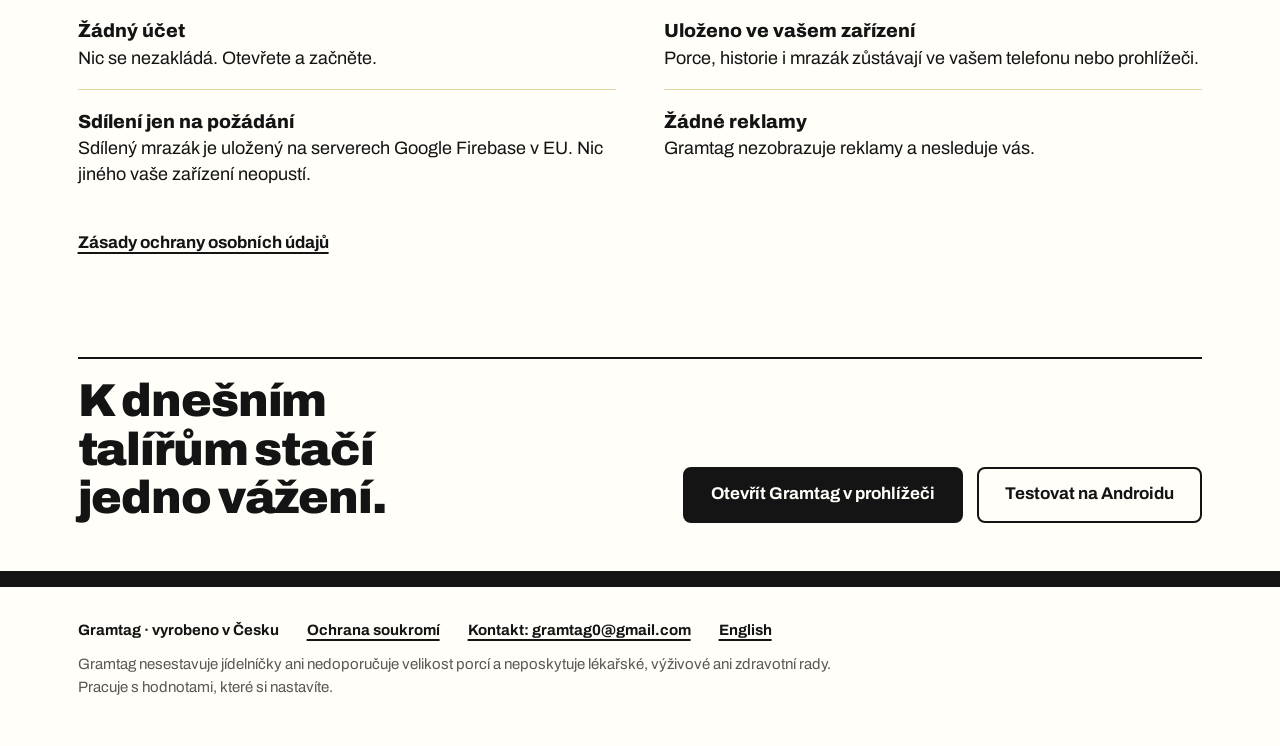
==== commit 81a39e32: "gramtag.eu: landing page + web app 1.4.4+10" ====
--- a/cs/index.html
+++ b/cs/index.html
@@ -141,7 +141,7 @@
       <li><h3>Plánovač</h3><p>Koupili jste velké balení masa? Zadejte jeho hmotnost a Gramtag navrhne, kolik porcí dostane každý a kolik zbude.</p><div class="fact"><span class="num">1 100 g</span>2 + 4 porce</div></li>
       <li><h3>Historie</h3><p>Každý výpočet se uloží, takže se můžete podívat, co jste vařili a jak se to rozdělilo.</p></li>
       <li><h3>Vaše nádobí</h3><p>Uložte si prázdnou hmotnost každého hrnce a jídlo važte rovnou v něm.</p></li>
-      <li><h3>Sdílený mrazák</h3><p>Dva telefony s Androidem, jeden mrazák: propojíte je jednorázovým kódem a co jeden z vás zamrazí nebo vyndá, uvidí i ten druhý.</p></li>
+      <li><h3>Sdílený mrazák</h3><p>Dva telefony, jeden mrazák: propojíte je jednorázovým kódem a co jeden z vás zamrazí nebo vyndá, uvidí i ten druhý. Funguje to i mezi Androidem a verzí v prohlížeči, takže se přes gramtag.eu připojí i iPhone.</p></li>
       </ul>
     </div></div>
   </section>
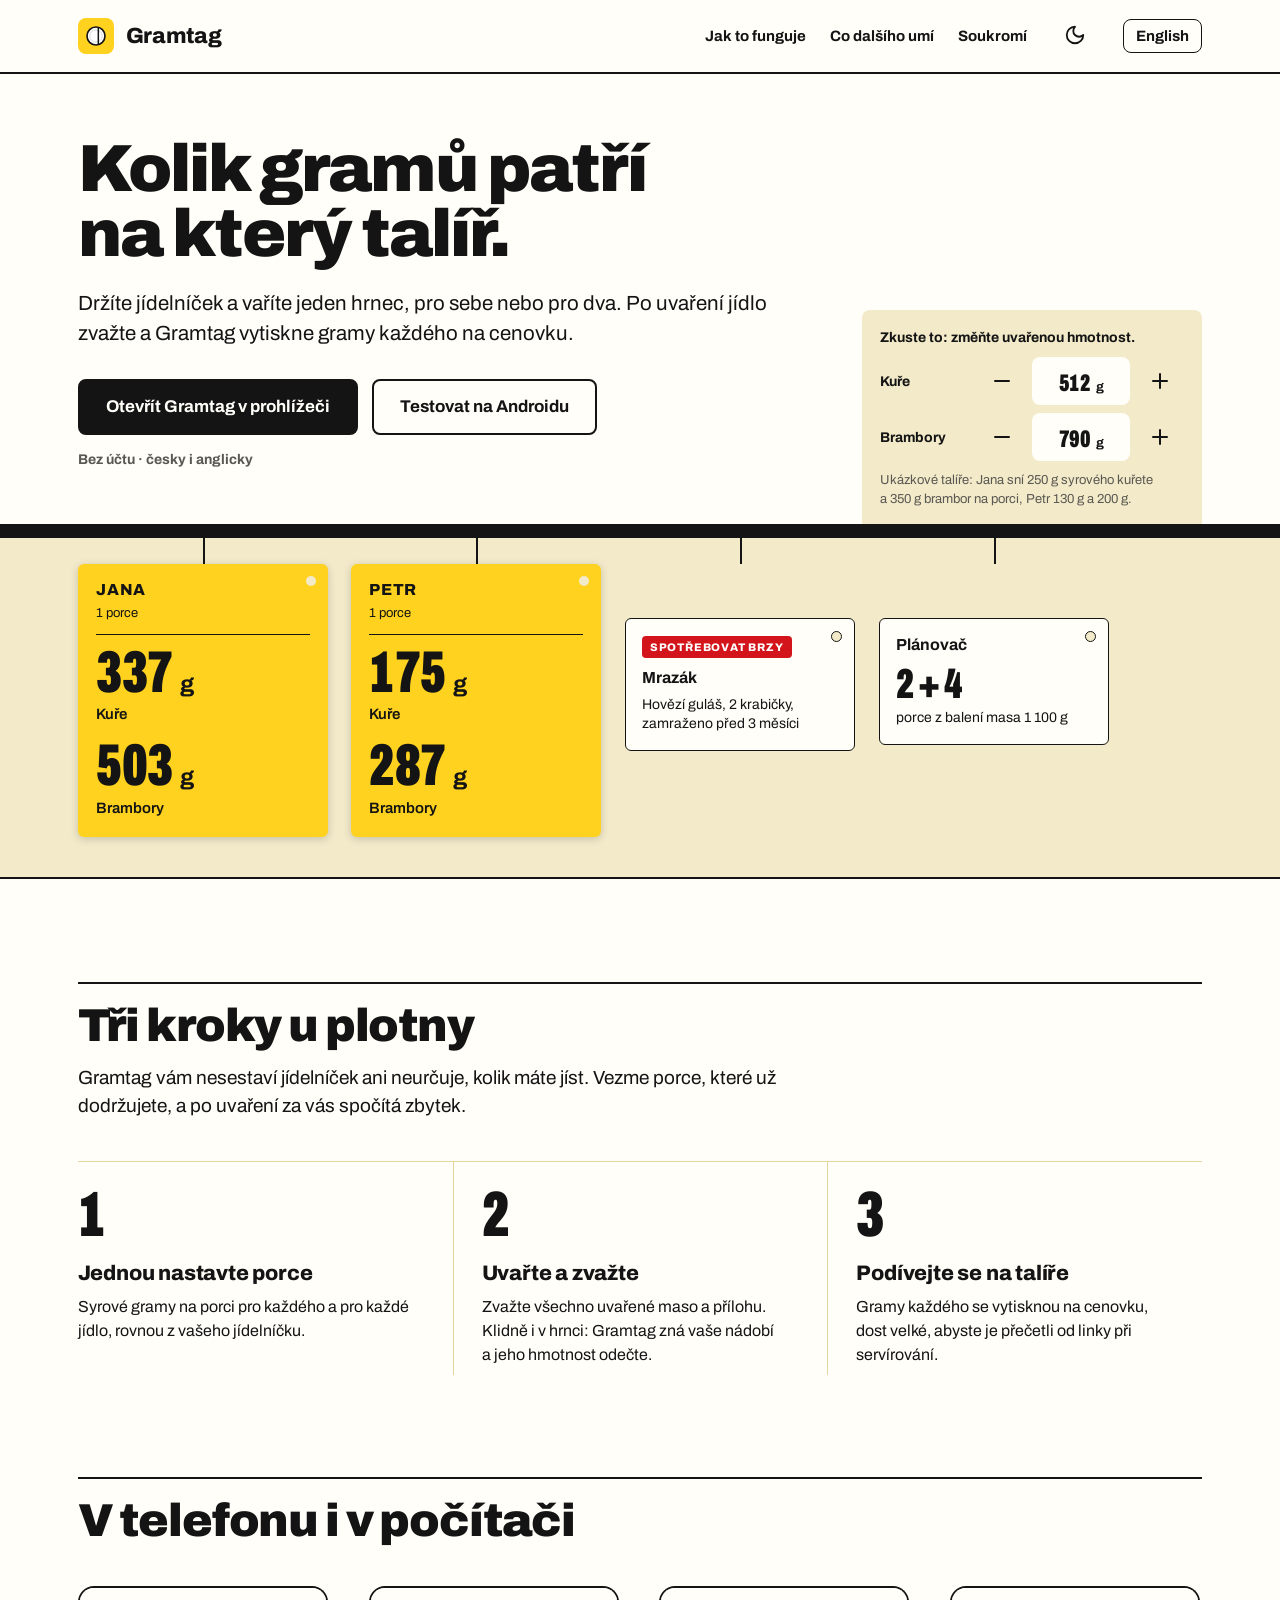
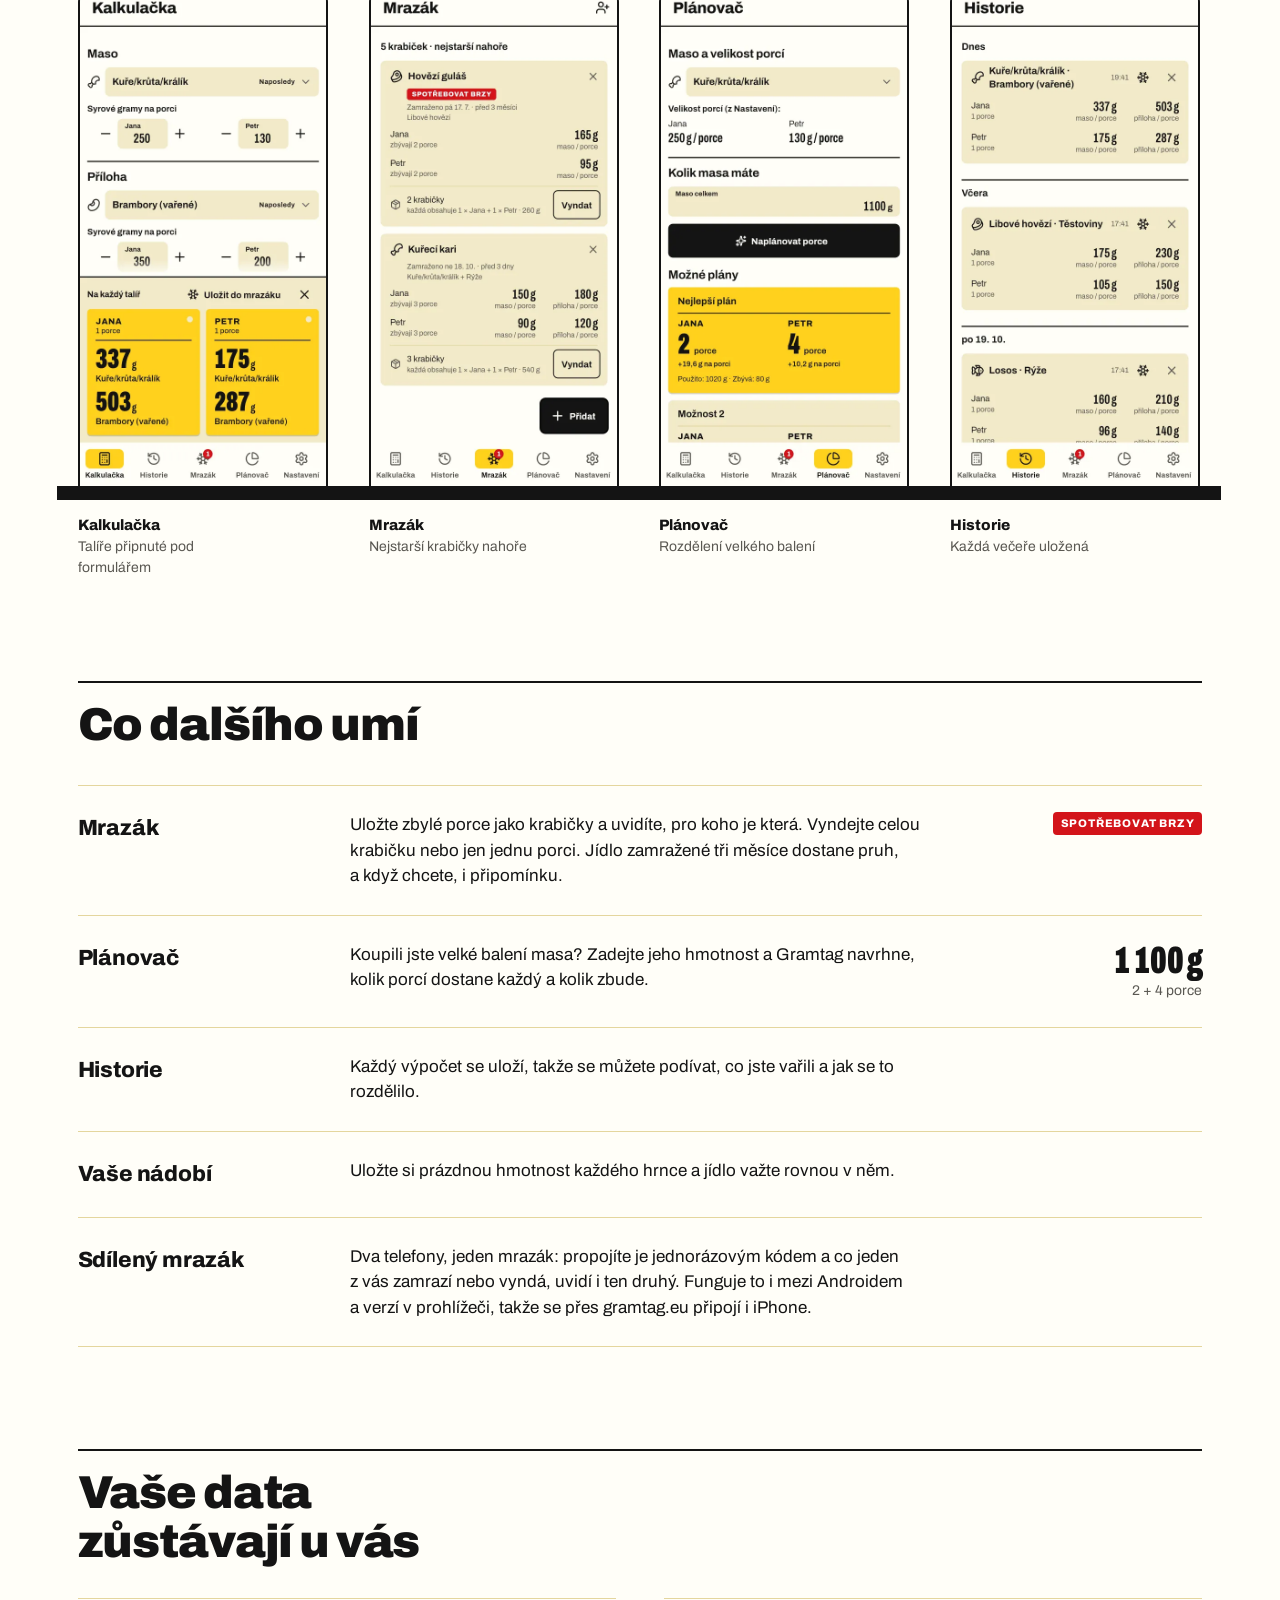
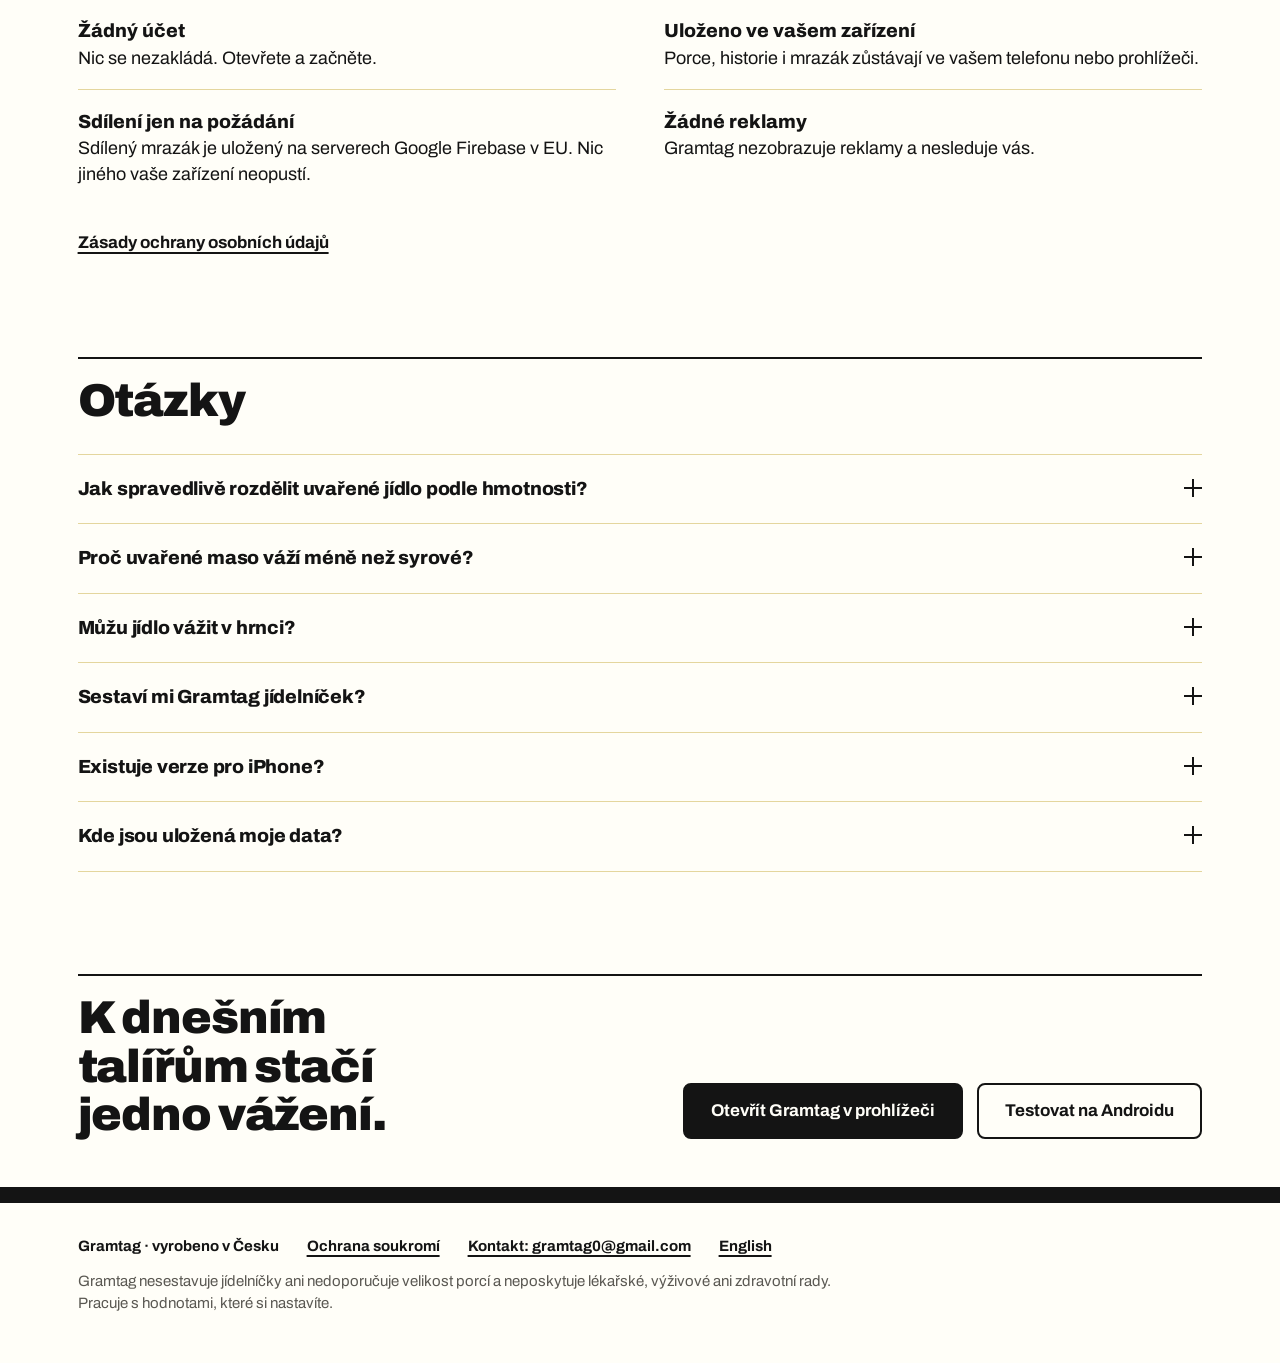
==== commit 4d138c99: "gramtag.eu: landing page + web app 1.4.6+12" ====
--- a/cs/index.html
+++ b/cs/index.html
@@ -28,6 +28,7 @@
 <link rel="preload" href="/fonts/archivo-black.woff2" as="font" type="font/woff2" crossorigin>
 <link rel="preload" href="/fonts/archivo-condensedblack.woff2" as="font" type="font/woff2" crossorigin>
 <link rel="stylesheet" href="/site.css">
+<script type="application/ld+json">[{"@context": "https://schema.org", "@type": "SoftwareApplication", "name": "Gramtag", "url": "https://gramtag.eu/cs/", "description": "Zvažte uvařené jídlo a Gramtag ukáže, kolik gramů patří na který talíř, podle porcí, které dodržujete. Bez účtu, v prohlížeči i na Androidu.", "applicationCategory": "LifestyleApplication", "operatingSystem": "Android, Web", "inLanguage": ["en", "cs"], "image": "https://gramtag.eu/img/og-cs.png"}, {"@context": "https://schema.org", "@type": "FAQPage", "inLanguage": "cs", "mainEntity": [{"@type": "Question", "name": "Jak spravedlivě rozdělit uvařené jídlo podle hmotnosti?", "acceptedAnswer": {"@type": "Answer", "text": "Jednou nastavte syrovou porci pro každého. Po uvaření zvažte celý hrnec: Gramtag rozdělí uvařenou hmotnost ve stejném poměru jako syrové porce, takže na každý talíř přijde přesně jeho díl."}}, {"@type": "Question", "name": "Proč uvařené maso váží méně než syrové?", "acceptedAnswer": {"@type": "Answer", "text": "Maso při vaření ztrácí vodu, často kolem čtvrtiny hmotnosti, zatímco rýže a těstoviny vodu nasají. Proto nejde syrové porce z jídelníčku vážit hned po uvaření; Gramtag je přepočítá za vás."}}, {"@type": "Question", "name": "Můžu jídlo vážit v hrnci?", "acceptedAnswer": {"@type": "Answer", "text": "Ano. Uložte si jednou prázdnou hmotnost každého hrnce, zapněte „Váženo v nádobě“ a Gramtag hmotnost hrnce odečte."}}, {"@type": "Question", "name": "Sestaví mi Gramtag jídelníček?", "acceptedAnswer": {"@type": "Answer", "text": "Ne. Pracuje s porcemi, které už dodržujete, z vlastního plánu nebo od nutričního terapeuta. Nedoporučuje množství ani neposkytuje zdravotní rady."}}, {"@type": "Question", "name": "Existuje verze pro iPhone?", "acceptedAnswer": {"@type": "Answer", "text": "Gramtag běží v prohlížeči na gramtag.eu/app, i na iPhonu; přidejte si ho na plochu a otevřete jako aplikaci. Aplikace pro Android je v testování na Google Play."}}, {"@type": "Question", "name": "Kde jsou uložená moje data?", "acceptedAnswer": {"@type": "Answer", "text": "Ve vašem zařízení. Nic se nikam neposílá, dokud se nerozhodnete sdílet mrazák s dalším telefonem."}}]}]</script>
 <script>
   // The visitor's own light/dark choice, if they made one (else the device's).
   try { const theme = localStorage.getItem("theme"); if (theme) document.documentElement.dataset.theme = theme; } catch (e) {}
@@ -156,6 +157,20 @@
       <li><b>Žádné reklamy</b>Gramtag nezobrazuje reklamy a nesleduje vás.</li>
       </ul>
       <a class="privacy-link" href="/privacy/">Zásady ochrany osobních údajů</a>
+    </div></div>
+  </section>
+
+  <section id="faq">
+    <div class="wrap"><div class="ruled">
+      <h2>Otázky</h2>
+      <div class="faq">
+        <details><summary>Jak spravedlivě rozdělit uvařené jídlo podle hmotnosti?</summary><p>Jednou nastavte syrovou porci pro každého. Po uvaření zvažte celý hrnec: Gramtag rozdělí uvařenou hmotnost ve stejném poměru jako syrové porce, takže na každý talíř přijde přesně jeho díl.</p></details>
+        <details><summary>Proč uvařené maso váží méně než syrové?</summary><p>Maso při vaření ztrácí vodu, často kolem čtvrtiny hmotnosti, zatímco rýže a těstoviny vodu nasají. Proto nejde syrové porce z jídelníčku vážit hned po uvaření; Gramtag je přepočítá za vás.</p></details>
+        <details><summary>Můžu jídlo vážit v hrnci?</summary><p>Ano. Uložte si jednou prázdnou hmotnost každého hrnce, zapněte „Váženo v nádobě“ a Gramtag hmotnost hrnce odečte.</p></details>
+        <details><summary>Sestaví mi Gramtag jídelníček?</summary><p>Ne. Pracuje s porcemi, které už dodržujete, z vlastního plánu nebo od nutričního terapeuta. Nedoporučuje množství ani neposkytuje zdravotní rady.</p></details>
+        <details><summary>Existuje verze pro iPhone?</summary><p>Gramtag běží v prohlížeči na gramtag.eu/app, i na iPhonu; přidejte si ho na plochu a otevřete jako aplikaci. Aplikace pro Android je v testování na Google Play.</p></details>
+        <details><summary>Kde jsou uložená moje data?</summary><p>Ve vašem zařízení. Nic se nikam neposílá, dokud se nerozhodnete sdílet mrazák s dalším telefonem.</p></details>
+      </div>
     </div></div>
   </section>
 
--- a/site.css
+++ b/site.css
@@ -252,6 +252,26 @@
 .keeps p { font-size: 17px; line-height: 1.5; max-width: 34em; }
 .keeps .fact { justify-self: end; text-align: right; font-size: 14px; color: var(--muted); }
 .keeps .fact .num { display: block; font-size: 38px; line-height: 1; color: var(--ink); }
+
+/* Questions: each one opens in place, ruled like the lists above. */
+.faq { margin-top: 28px; border-bottom: 1px solid var(--hairline); }
+.faq details { border-top: 1px solid var(--hairline); }
+.faq summary {
+  list-style: none; cursor: pointer; display: flex; justify-content: space-between; gap: 24px;
+  padding: 20px 0; font-size: 19px; font-weight: 800; letter-spacing: -.2px;
+}
+.faq summary::-webkit-details-marker { display: none; }
+/* A drawn plus, the same 2 px line as the icons; open, it loses its upright. */
+.faq summary::after {
+  content: ""; flex: none; width: 18px; height: 18px; margin-top: 4px;
+  background:
+    linear-gradient(var(--ink), var(--ink)) center / 18px 2px no-repeat,
+    linear-gradient(var(--ink), var(--ink)) center / 2px 18px no-repeat;
+}
+.faq details[open] summary::after {
+  background: linear-gradient(var(--ink), var(--ink)) center / 18px 2px no-repeat;
+}
+.faq p { padding: 0 0 22px; font-size: 17px; line-height: 1.55; max-width: 62ch; }
 
 /* Privacy: plain statements under the rule. */
 .promises { list-style: none; display: grid; grid-template-columns: repeat(2, 1fr); gap: 0 48px; margin-top: 32px; }
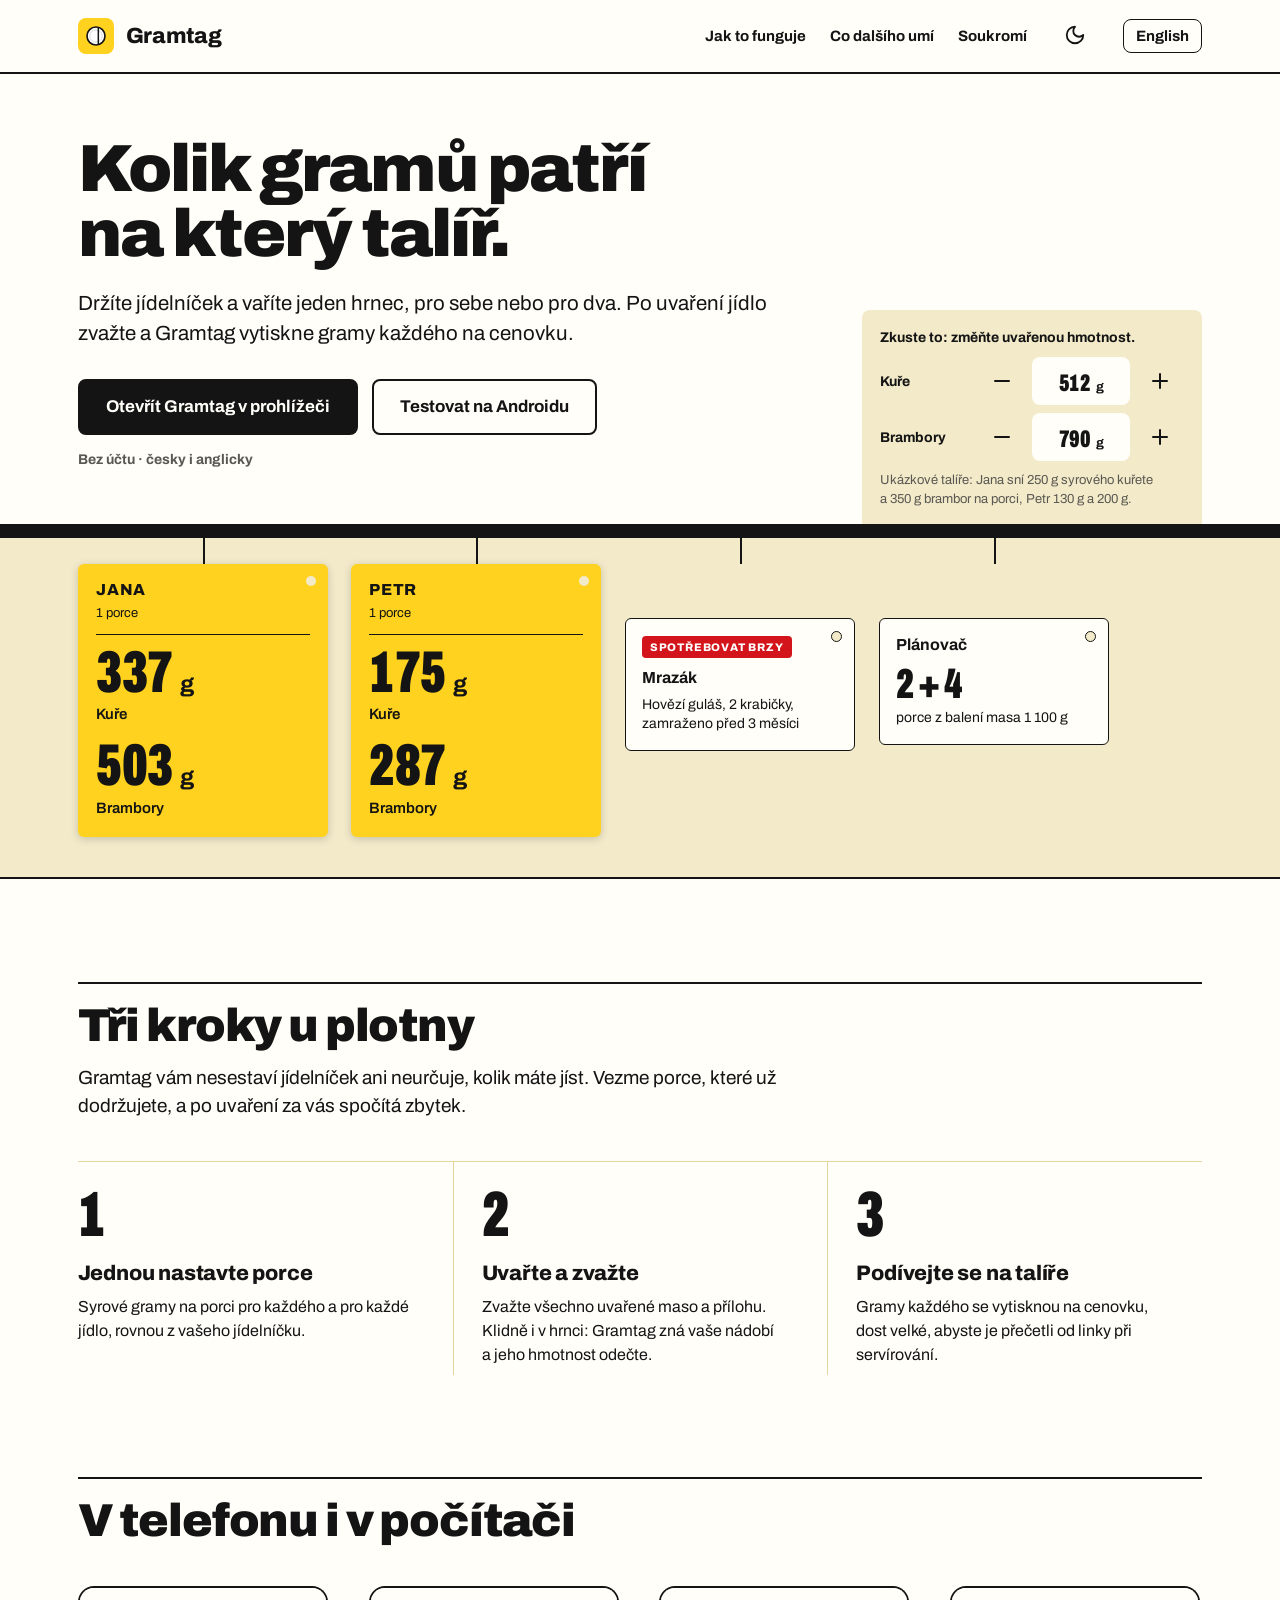
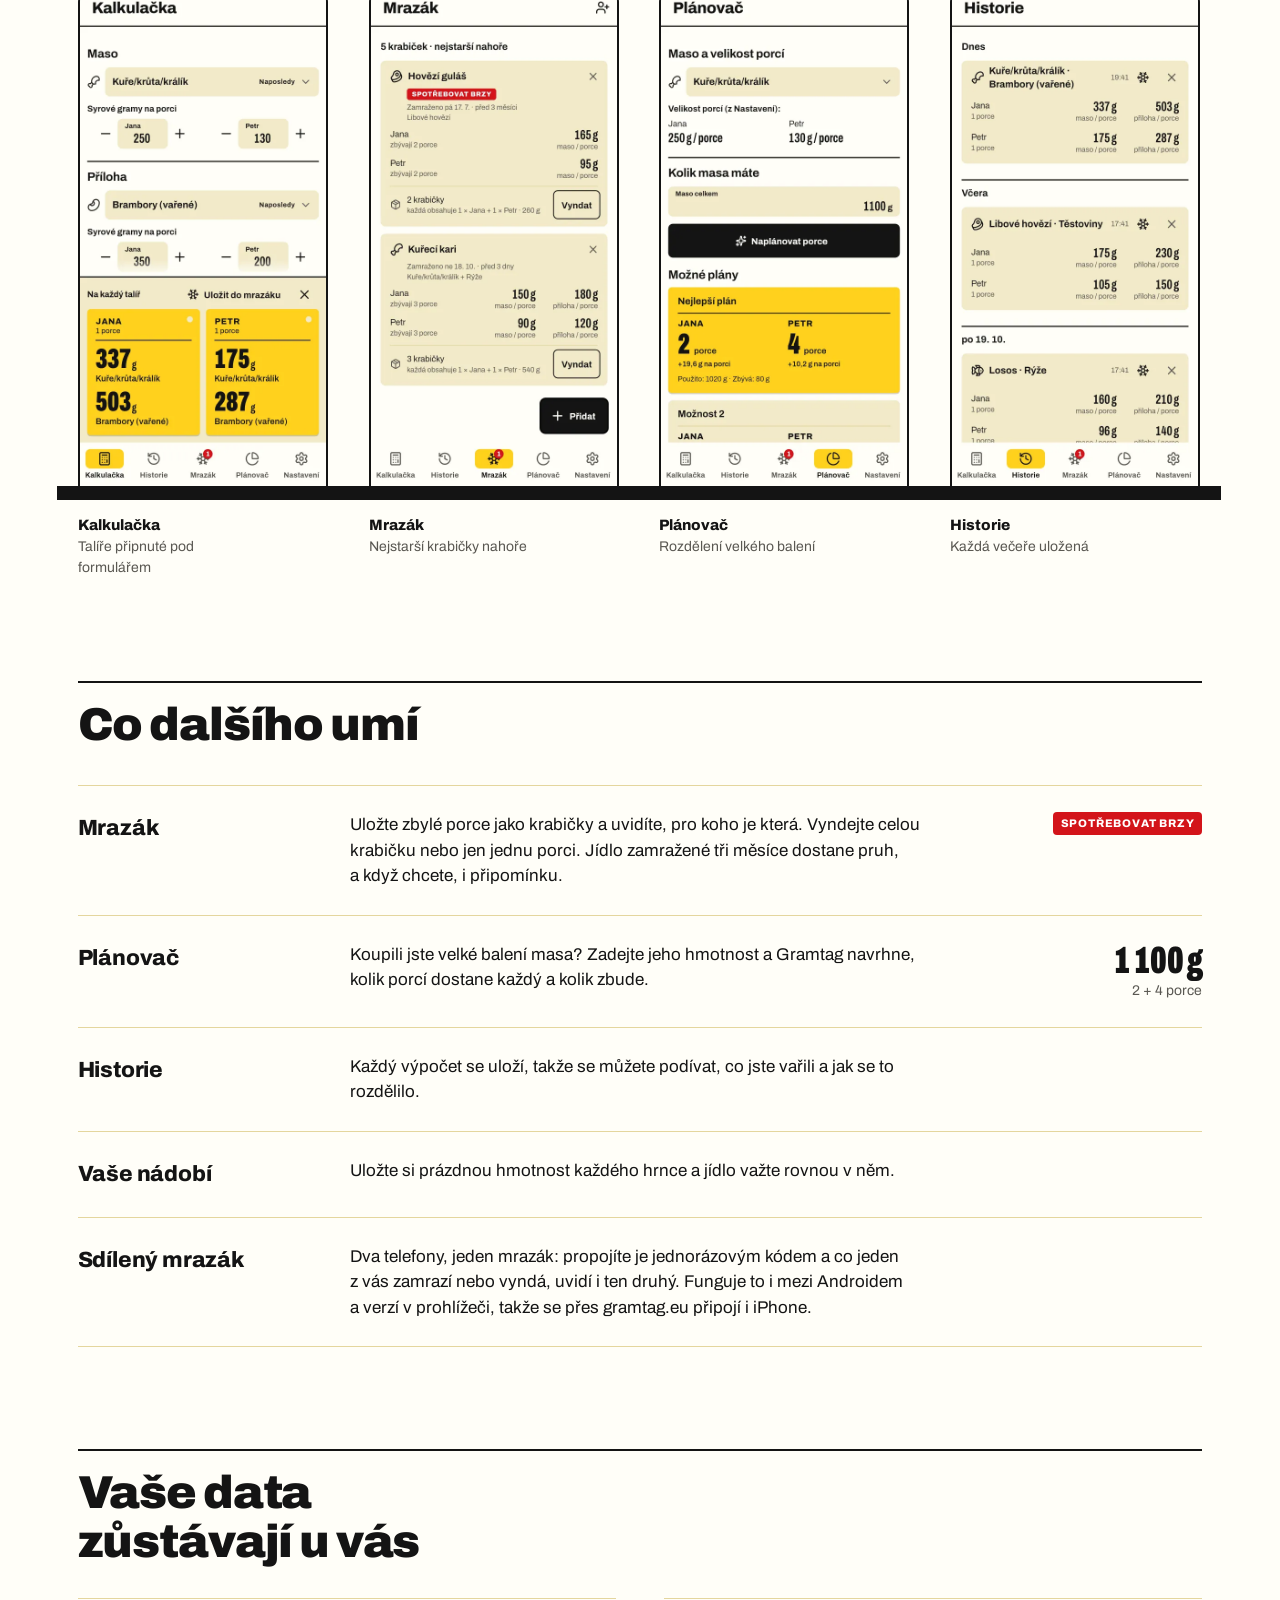
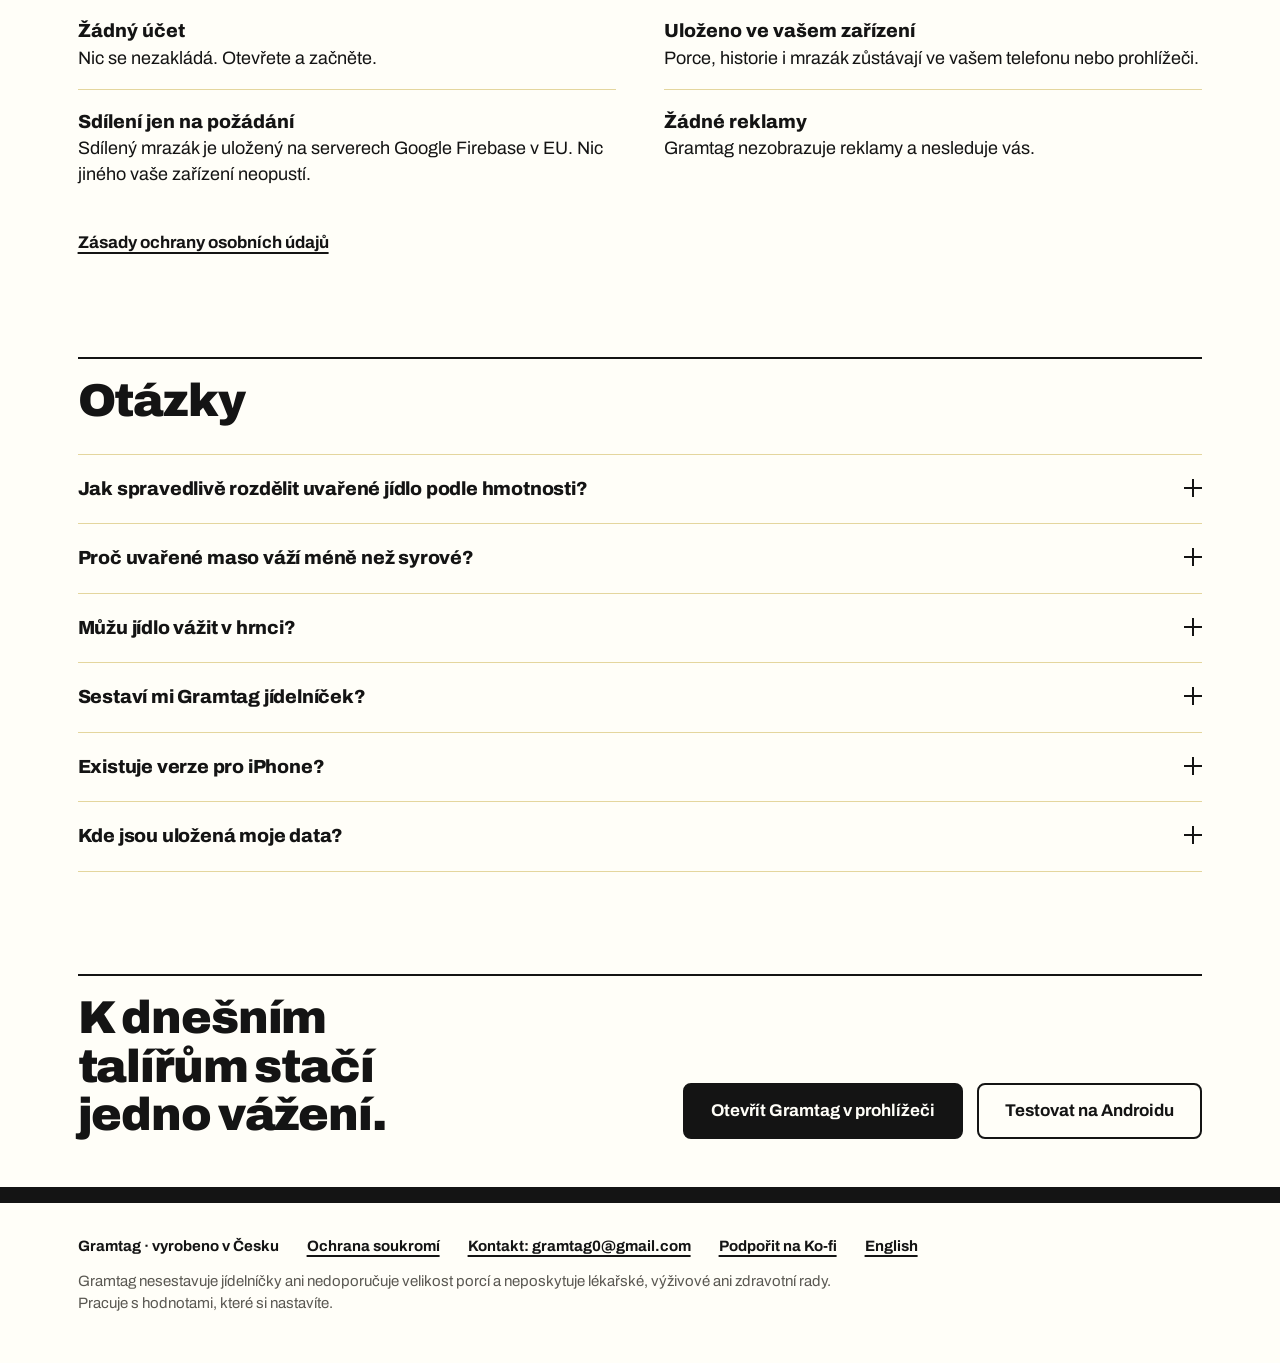
==== commit 5a10526a: "gramtag.eu: landing page + web app 1.4.8+14" ====
--- a/cs/index.html
+++ b/cs/index.html
@@ -192,6 +192,7 @@
       <li>Gramtag · vyrobeno v Česku</li>
       <li><a href="/privacy/">Ochrana soukromí</a></li>
       <li><a href="mailto:gramtag0@gmail.com">Kontakt: gramtag0@gmail.com</a></li>
+      <li><a href="https://ko-fi.com/thoroughrib" rel="noopener">Podpořit na Ko-fi</a></li>
       <li><a href="/" hreflang="en" lang="en">English</a></li>
     </ul>
     <p>Gramtag nesestavuje jídelníčky ani nedoporučuje velikost porcí a neposkytuje lékařské, výživové ani zdravotní rady. Pracuje s hodnotami, které si nastavíte.</p>
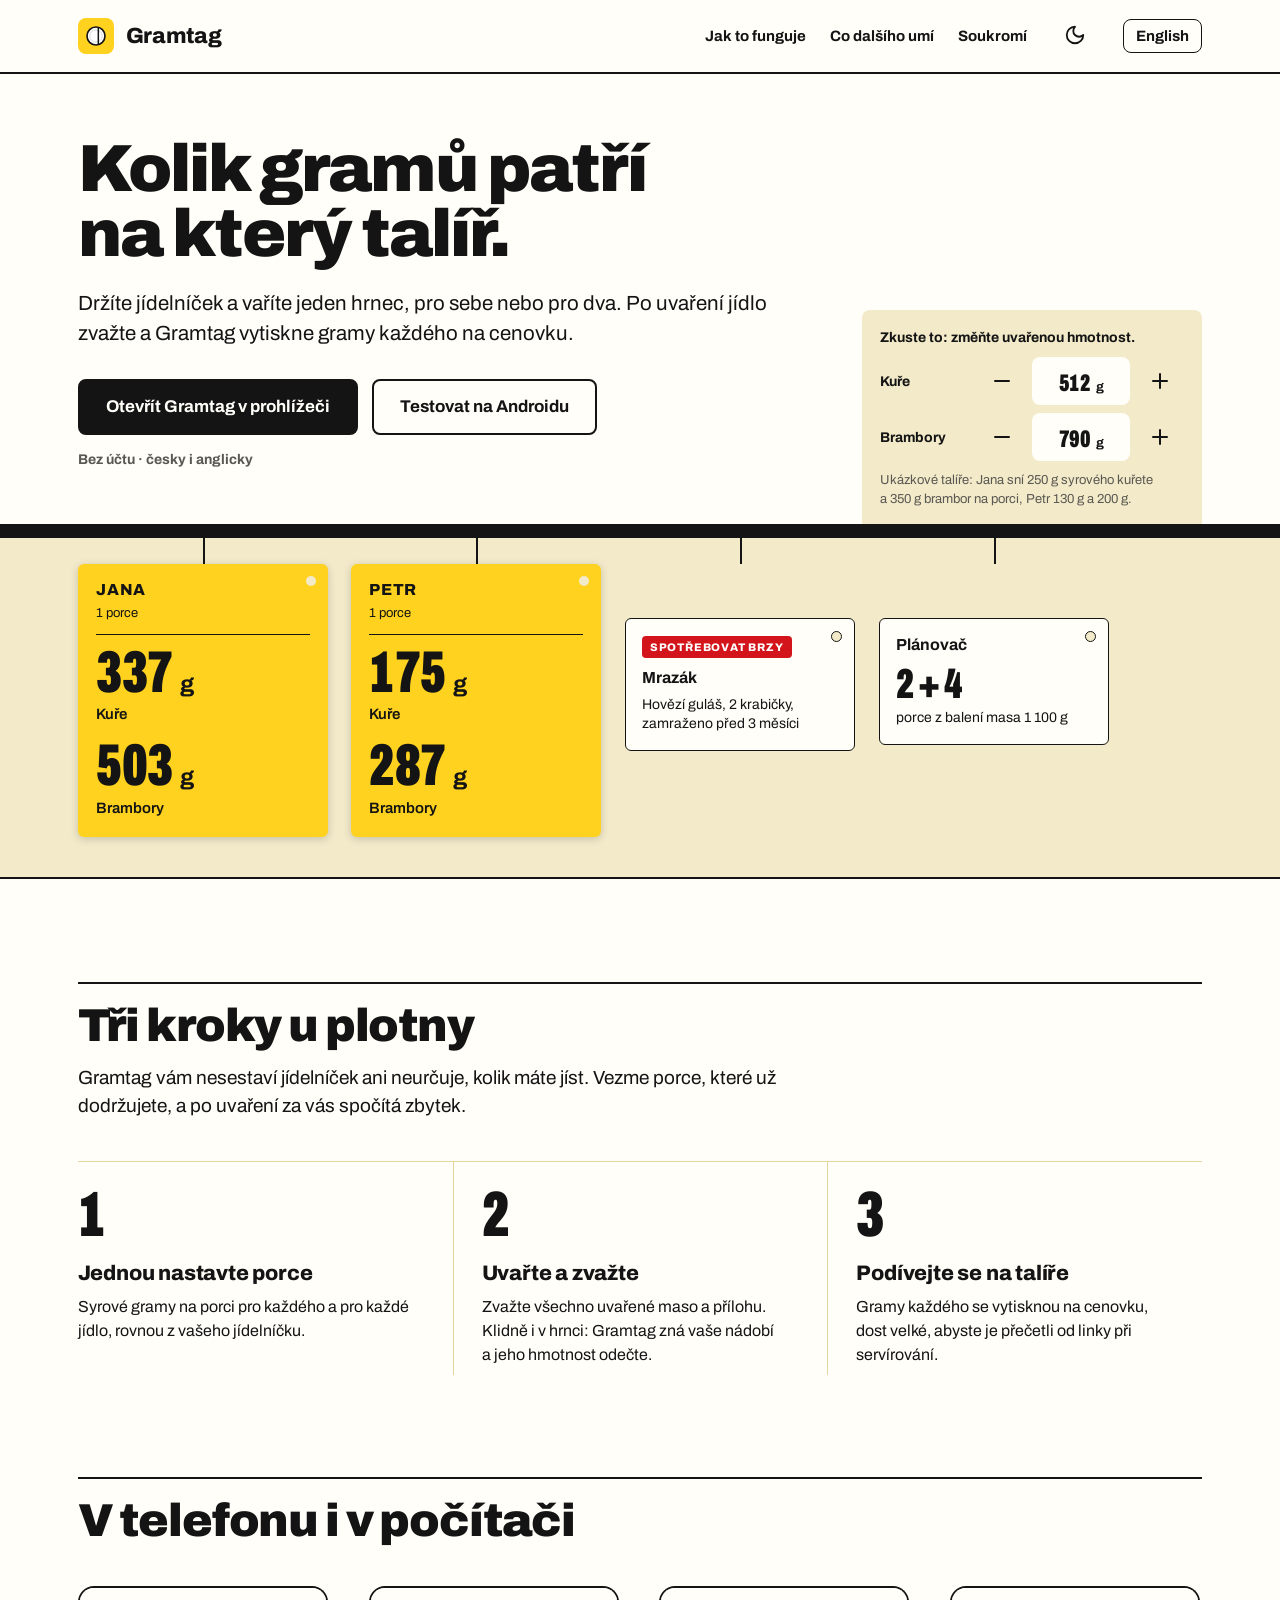
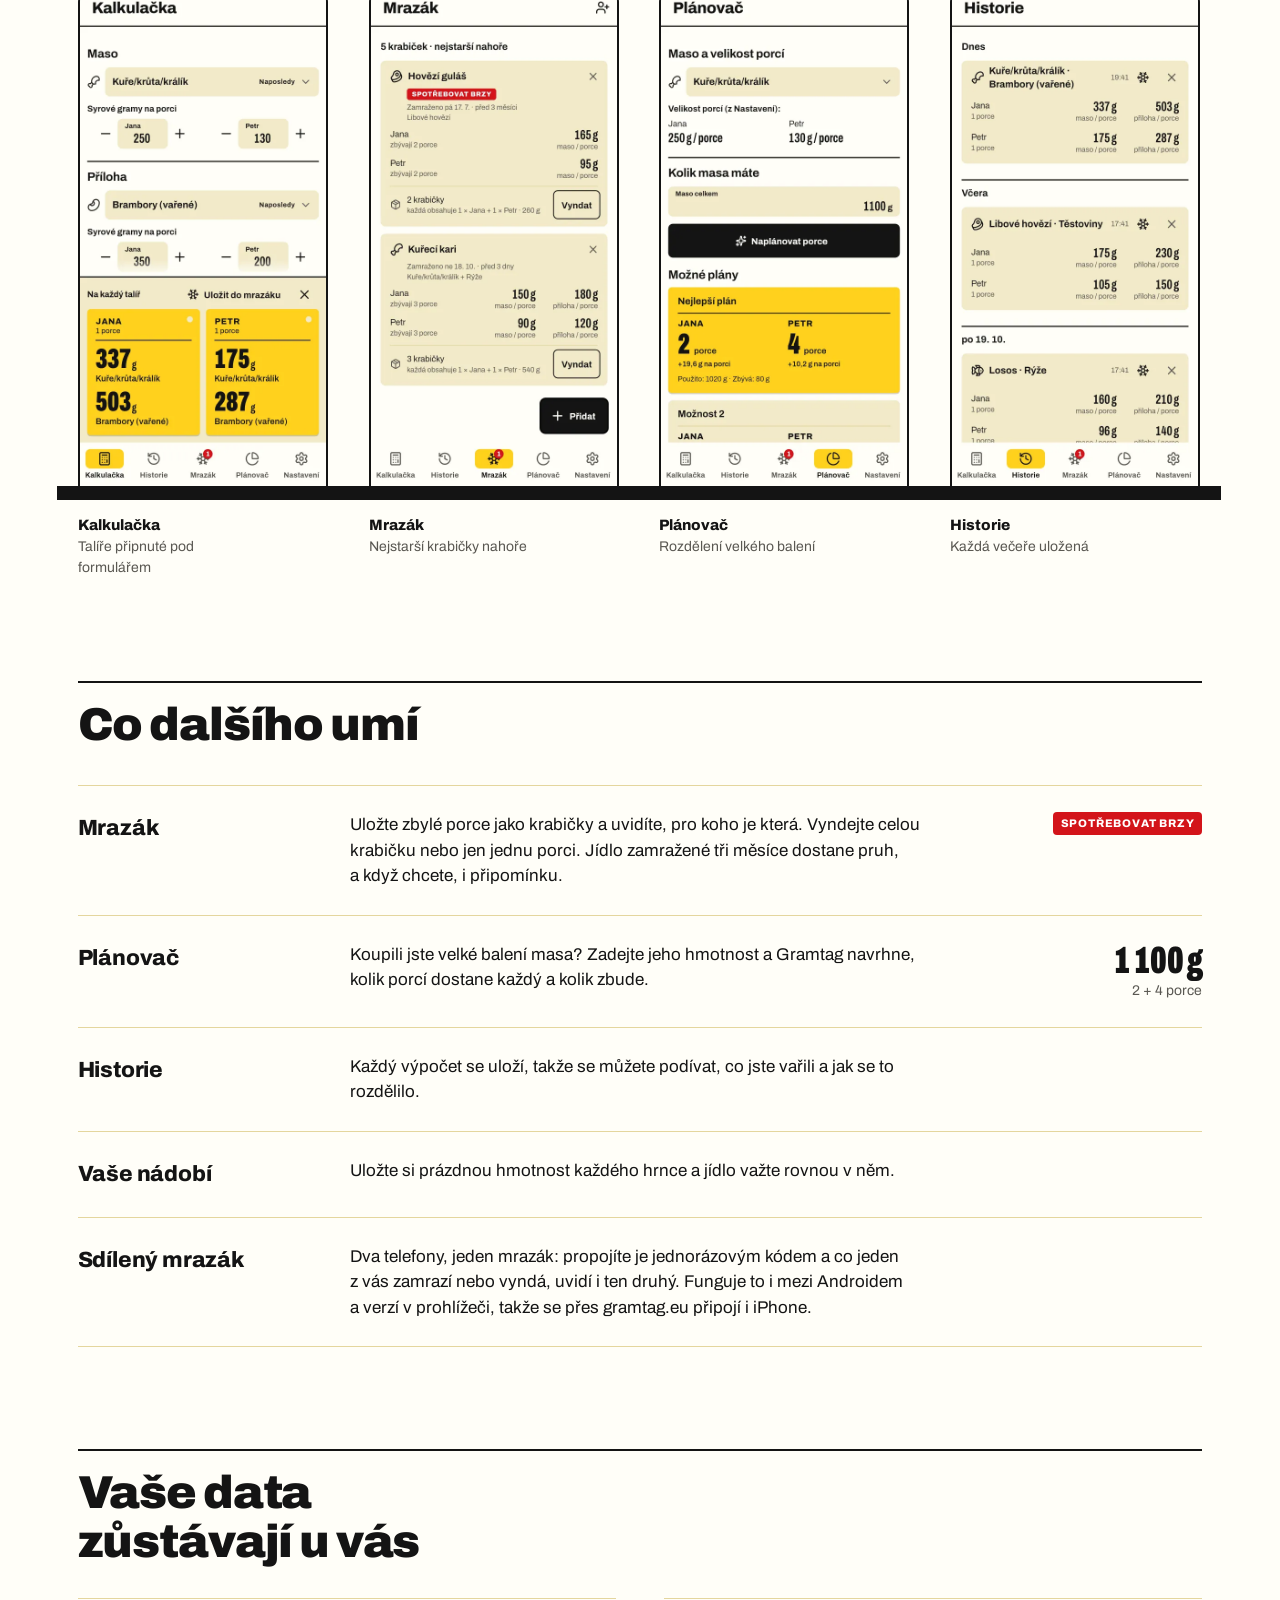
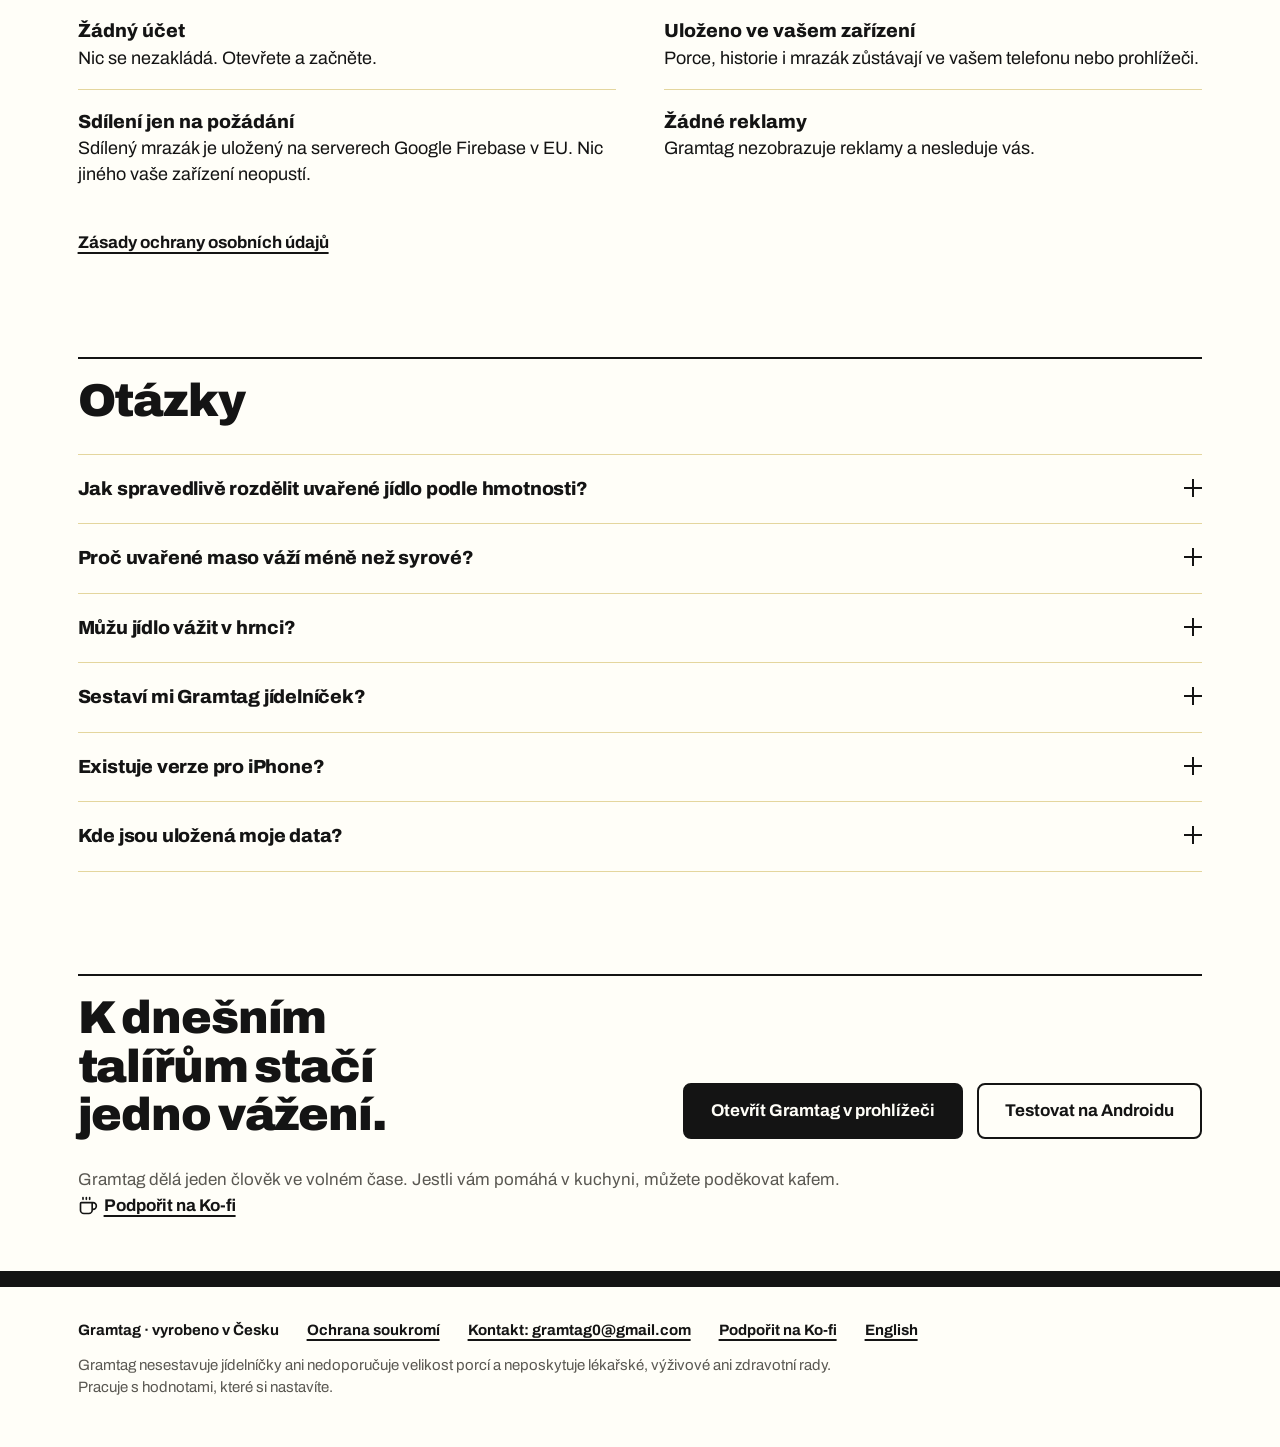
==== commit e78cb765: "gramtag.eu: landing page + web app 1.4.8+14" ====
--- a/cs/index.html
+++ b/cs/index.html
@@ -181,7 +181,9 @@
         <a class="btn btn-ink" href="/app/">Otevřít Gramtag v prohlížeči</a>
         <a class="btn btn-out" href="/test/">Testovat na Androidu</a>
       </div>
-    </div></div>
+    </div>
+    <p class="support">Gramtag dělá jeden člověk ve volném čase. Jestli vám pomáhá v kuchyni, můžete poděkovat kafem. <a href="https://ko-fi.com/thoroughrib" rel="noopener"><svg viewBox="0 0 24 24" aria-hidden="true" fill="none" stroke="currentColor" stroke-width="2" stroke-linecap="round" stroke-linejoin="round"><path d="M10 2v2"/><path d="M14 2v2"/><path d="M16 8a1 1 0 0 1 1 1v8a4 4 0 0 1-4 4H7a4 4 0 0 1-4-4V9a1 1 0 0 1 1-1h14a4 4 0 1 1 0 8h-1"/><path d="M6 2v2"/></svg>Podpořit na Ko-fi</a></p>
+    </div>
     <div class="shelf"><div class="rail"></div><div class="lip"></div></div>
   </section>
 </main>
--- a/site.css
+++ b/site.css
@@ -283,6 +283,9 @@
 .close { padding-bottom: 0; }
 .close h2 { max-width: 14ch; }
 .close .shelf { margin-top: 48px; }
+.close .support { margin-top: 28px; color: var(--muted); max-width: 46em; }
+.close .support a { color: var(--ink); font-weight: 700; white-space: nowrap; display: inline-flex; align-items: center; gap: 6px; }
+.close .support svg { width: 20px; height: 20px; }
 
 footer { padding: 32px 0 48px; font-size: 15px; }
 footer .wrap { display: flex; flex-wrap: wrap; gap: 12px 32px; justify-content: space-between; }
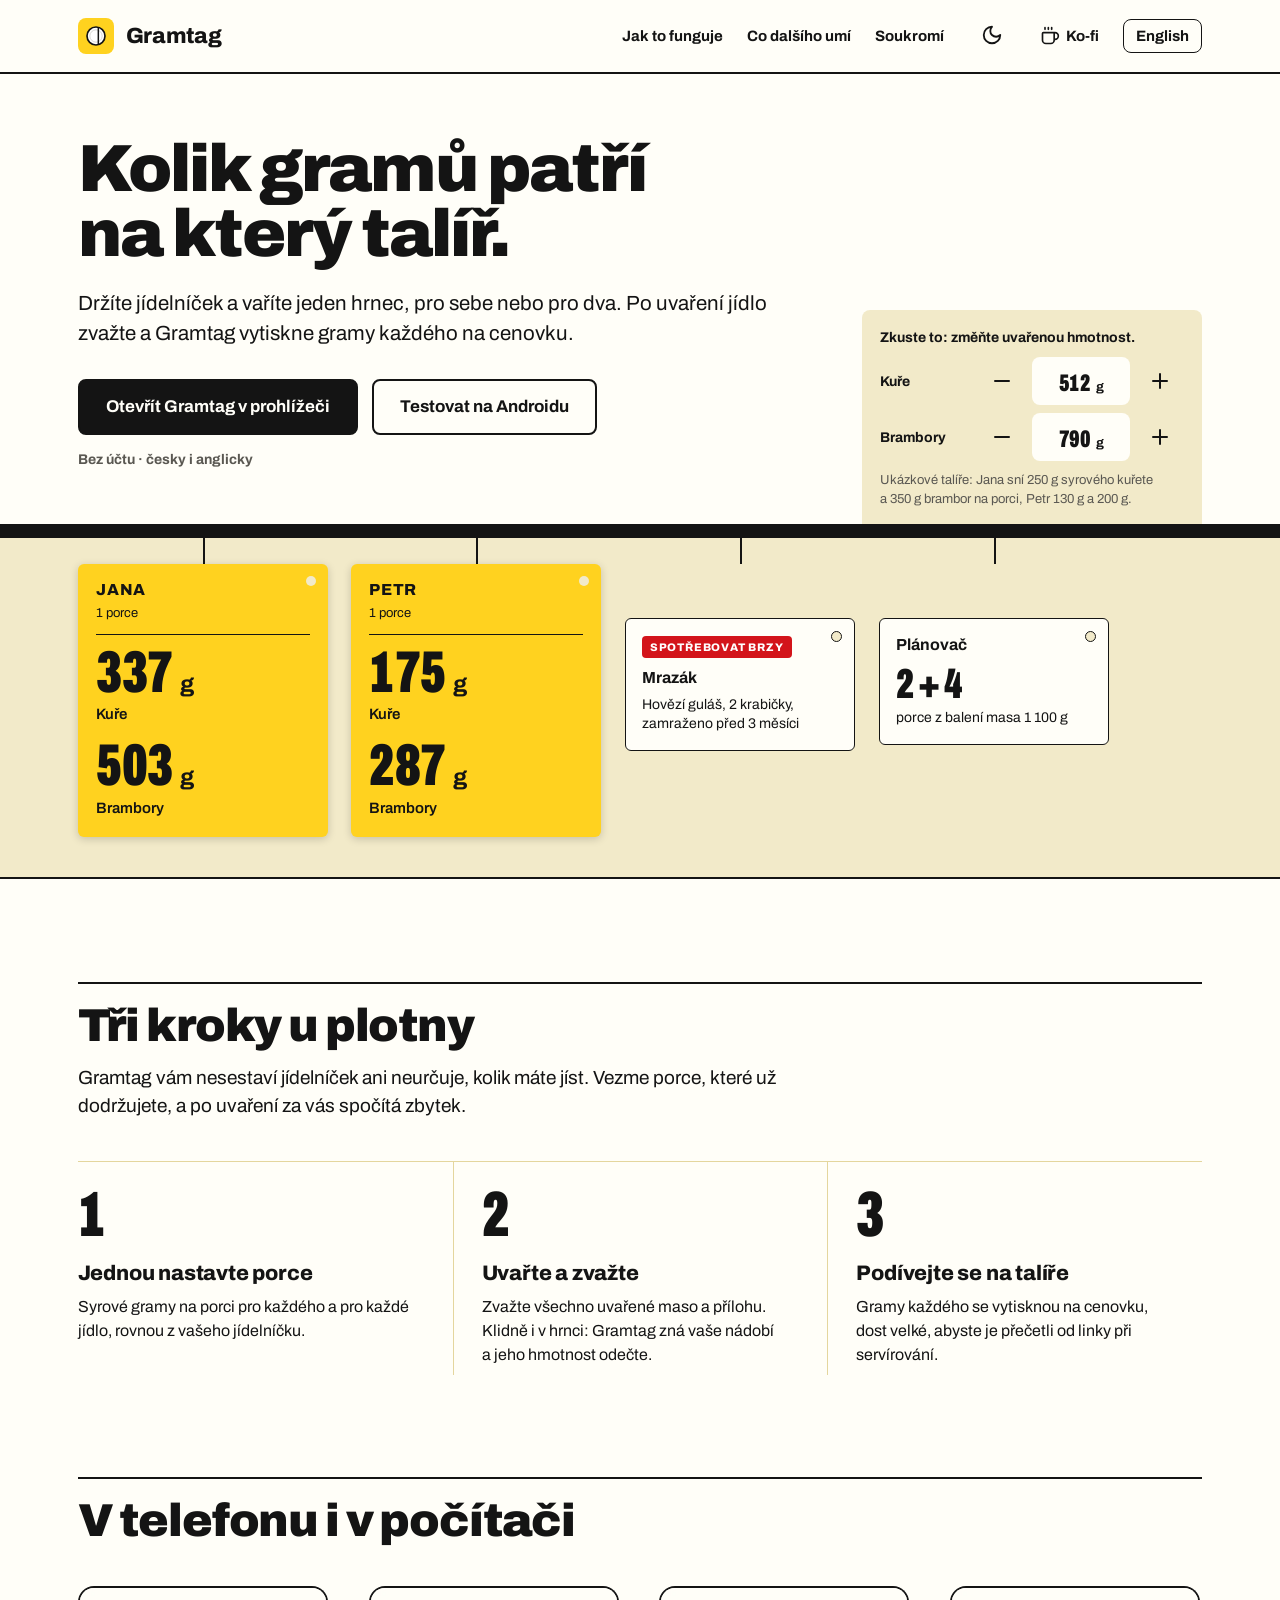
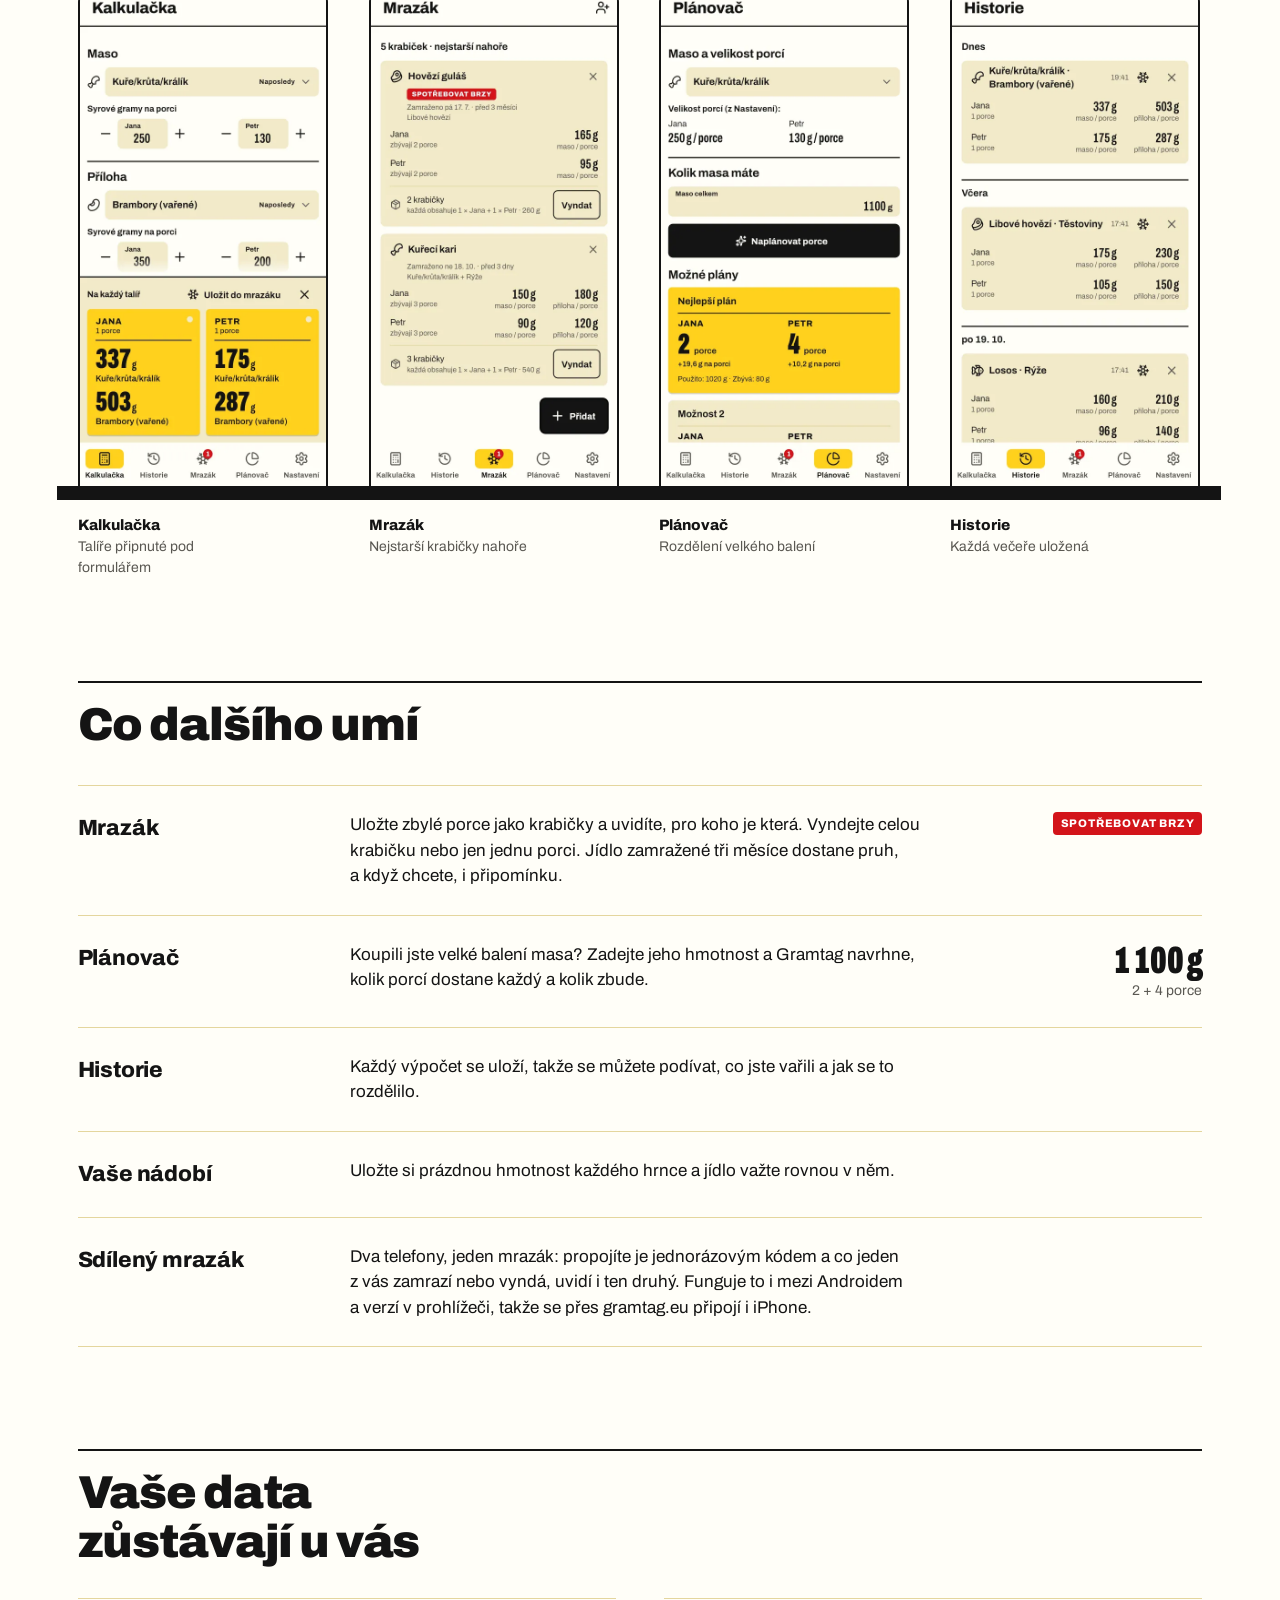
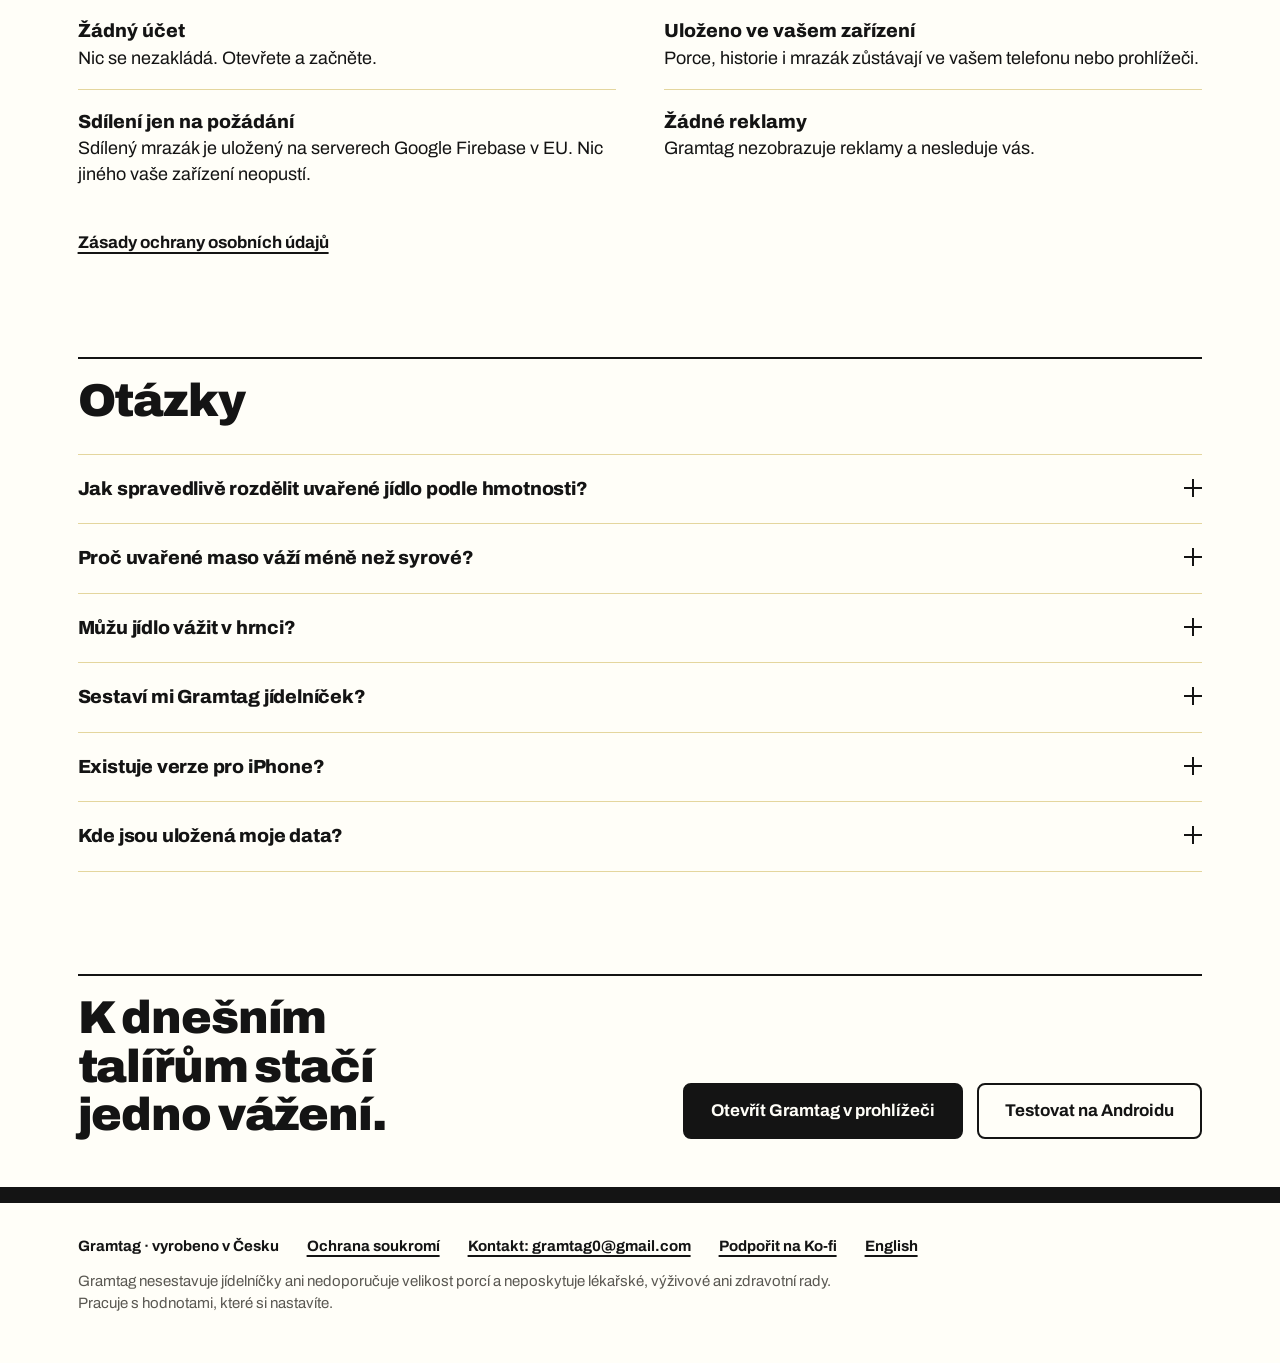
==== commit a5307a26: "gramtag.eu: landing page + web app 1.4.8+14" ====
--- a/cs/index.html
+++ b/cs/index.html
@@ -27,7 +27,7 @@
 <link rel="manifest" href="/app/manifest.json">
 <link rel="preload" href="/fonts/archivo-black.woff2" as="font" type="font/woff2" crossorigin>
 <link rel="preload" href="/fonts/archivo-condensedblack.woff2" as="font" type="font/woff2" crossorigin>
-<link rel="stylesheet" href="/site.css">
+<link rel="stylesheet" href="/site.css?v=29e31c1954">
 <script type="application/ld+json">[{"@context": "https://schema.org", "@type": "SoftwareApplication", "name": "Gramtag", "url": "https://gramtag.eu/cs/", "description": "Zvažte uvařené jídlo a Gramtag ukáže, kolik gramů patří na který talíř, podle porcí, které dodržujete. Bez účtu, v prohlížeči i na Androidu.", "applicationCategory": "LifestyleApplication", "operatingSystem": "Android, Web", "inLanguage": ["en", "cs"], "image": "https://gramtag.eu/img/og-cs.png"}, {"@context": "https://schema.org", "@type": "FAQPage", "inLanguage": "cs", "mainEntity": [{"@type": "Question", "name": "Jak spravedlivě rozdělit uvařené jídlo podle hmotnosti?", "acceptedAnswer": {"@type": "Answer", "text": "Jednou nastavte syrovou porci pro každého. Po uvaření zvažte celý hrnec: Gramtag rozdělí uvařenou hmotnost ve stejném poměru jako syrové porce, takže na každý talíř přijde přesně jeho díl."}}, {"@type": "Question", "name": "Proč uvařené maso váží méně než syrové?", "acceptedAnswer": {"@type": "Answer", "text": "Maso při vaření ztrácí vodu, často kolem čtvrtiny hmotnosti, zatímco rýže a těstoviny vodu nasají. Proto nejde syrové porce z jídelníčku vážit hned po uvaření; Gramtag je přepočítá za vás."}}, {"@type": "Question", "name": "Můžu jídlo vážit v hrnci?", "acceptedAnswer": {"@type": "Answer", "text": "Ano. Uložte si jednou prázdnou hmotnost každého hrnce, zapněte „Váženo v nádobě“ a Gramtag hmotnost hrnce odečte."}}, {"@type": "Question", "name": "Sestaví mi Gramtag jídelníček?", "acceptedAnswer": {"@type": "Answer", "text": "Ne. Pracuje s porcemi, které už dodržujete, z vlastního plánu nebo od nutričního terapeuta. Nedoporučuje množství ani neposkytuje zdravotní rady."}}, {"@type": "Question", "name": "Existuje verze pro iPhone?", "acceptedAnswer": {"@type": "Answer", "text": "Gramtag běží v prohlížeči na gramtag.eu/app, i na iPhonu; přidejte si ho na plochu a otevřete jako aplikaci. Aplikace pro Android je v testování na Google Play."}}, {"@type": "Question", "name": "Kde jsou uložená moje data?", "acceptedAnswer": {"@type": "Answer", "text": "Ve vašem zařízení. Nic se nikam neposílá, dokud se nerozhodnete sdílet mrazák s dalším telefonem."}}]}]</script>
 <script>
   // The visitor's own light/dark choice, if they made one (else the device's).
@@ -46,7 +46,8 @@
         <li><a href="#keeps">Co dalšího umí</a></li>
         <li><a href="#privacy">Soukromí</a></li>
         <li class="keep"><button type="button" class="theme" data-to-dark="Přepnout na tmavý vzhled" data-to-light="Přepnout na světlý vzhled" aria-label="Přepnout na tmavý vzhled"><span class="moon"><svg viewBox="0 0 24 24" aria-hidden="true" fill="none" stroke="currentColor" stroke-width="2" stroke-linecap="round" stroke-linejoin="round"><path d="M12 3a6 6 0 0 0 9 9 9 9 0 1 1-9-9Z"/></svg></span><span class="sun"><svg viewBox="0 0 24 24" aria-hidden="true" fill="none" stroke="currentColor" stroke-width="2" stroke-linecap="round" stroke-linejoin="round"><circle cx="12" cy="12" r="4"/><path d="M12 2v2"/><path d="M12 20v2"/><path d="m4.93 4.93 1.41 1.41"/><path d="m17.66 17.66 1.41 1.41"/><path d="M2 12h2"/><path d="M20 12h2"/><path d="m6.34 17.66-1.41 1.41"/><path d="m19.07 4.93-1.41 1.41"/></svg></span></button></li>
-        <li class="keep"><a class="lang" href="/" hreflang="en" lang="en">English</a></li>
+        <li class="keep"><a class="kofi" href="https://ko-fi.com/thoroughrib" rel="noopener" aria-label="Podpořit na Ko-fi"><svg width="20" height="20" viewBox="0 0 24 24" aria-hidden="true" fill="none" stroke="currentColor" stroke-width="2" stroke-linecap="round" stroke-linejoin="round"><path d="M10 2v2"/><path d="M14 2v2"/><path d="M16 8a1 1 0 0 1 1 1v8a4 4 0 0 1-4 4H7a4 4 0 0 1-4-4V9a1 1 0 0 1 1-1h14a4 4 0 1 1 0 8h-1"/><path d="M6 2v2"/></svg><span>Ko-fi</span></a></li>
+        <li class="keep"><a class="lang" href="/" hreflang="en" lang="en" aria-label="English"><span class="long">English</span><span class="short" aria-hidden="true">EN</span></a></li>
       </ul>
     </nav>
   </div>
@@ -181,9 +182,7 @@
         <a class="btn btn-ink" href="/app/">Otevřít Gramtag v prohlížeči</a>
         <a class="btn btn-out" href="/test/">Testovat na Androidu</a>
       </div>
-    </div>
-    <p class="support">Gramtag dělá jeden člověk ve volném čase. Jestli vám pomáhá v kuchyni, můžete poděkovat kafem. <a href="https://ko-fi.com/thoroughrib" rel="noopener"><svg viewBox="0 0 24 24" aria-hidden="true" fill="none" stroke="currentColor" stroke-width="2" stroke-linecap="round" stroke-linejoin="round"><path d="M10 2v2"/><path d="M14 2v2"/><path d="M16 8a1 1 0 0 1 1 1v8a4 4 0 0 1-4 4H7a4 4 0 0 1-4-4V9a1 1 0 0 1 1-1h14a4 4 0 1 1 0 8h-1"/><path d="M6 2v2"/></svg>Podpořit na Ko-fi</a></p>
-    </div>
+    </div></div>
     <div class="shelf"><div class="rail"></div><div class="lip"></div></div>
   </section>
 </main>
--- a/site.css
+++ b/site.css
@@ -104,7 +104,10 @@
   :root:not([data-theme="light"]) .theme .sun { display: block; }
   :root:not([data-theme="light"]) .theme .moon { display: none; }
 }
+.kofi { display: inline-flex; align-items: center; gap: 6px; }
+.kofi svg { width: 20px; height: 20px; flex: none; }
 .lang { border: 1.5px solid var(--ink); border-radius: 8px; padding: 8px 12px !important; }
+.lang .short { display: none; }
 .lang:hover { background: var(--ink); color: var(--ground); text-decoration: none !important; }
 
 /* --- Buttons: ink, square-shouldered, 56 px main action. ---------------- */
@@ -283,9 +286,6 @@
 .close { padding-bottom: 0; }
 .close h2 { max-width: 14ch; }
 .close .shelf { margin-top: 48px; }
-.close .support { margin-top: 28px; color: var(--muted); max-width: 46em; }
-.close .support a { color: var(--ink); font-weight: 700; white-space: nowrap; display: inline-flex; align-items: center; gap: 6px; }
-.close .support svg { width: 20px; height: 20px; }
 
 footer { padding: 32px 0 48px; font-size: 15px; }
 footer .wrap { display: flex; flex-wrap: wrap; gap: 12px 32px; justify-content: space-between; }
@@ -316,6 +316,10 @@
 @media (max-width: 760px) {
   body { font-size: 16px; }
   .links li:not(.keep) { display: none; }
+  .links { gap: 12px; }
+  .kofi { min-width: 44px; justify-content: center; }
+  .kofi span, .lang .long { display: none; }
+  .lang .short { display: inline; }
   .top .wrap { height: 64px; }
   .brand { font-size: 20px; }
   .ctas .btn { flex: 1 1 100%; }
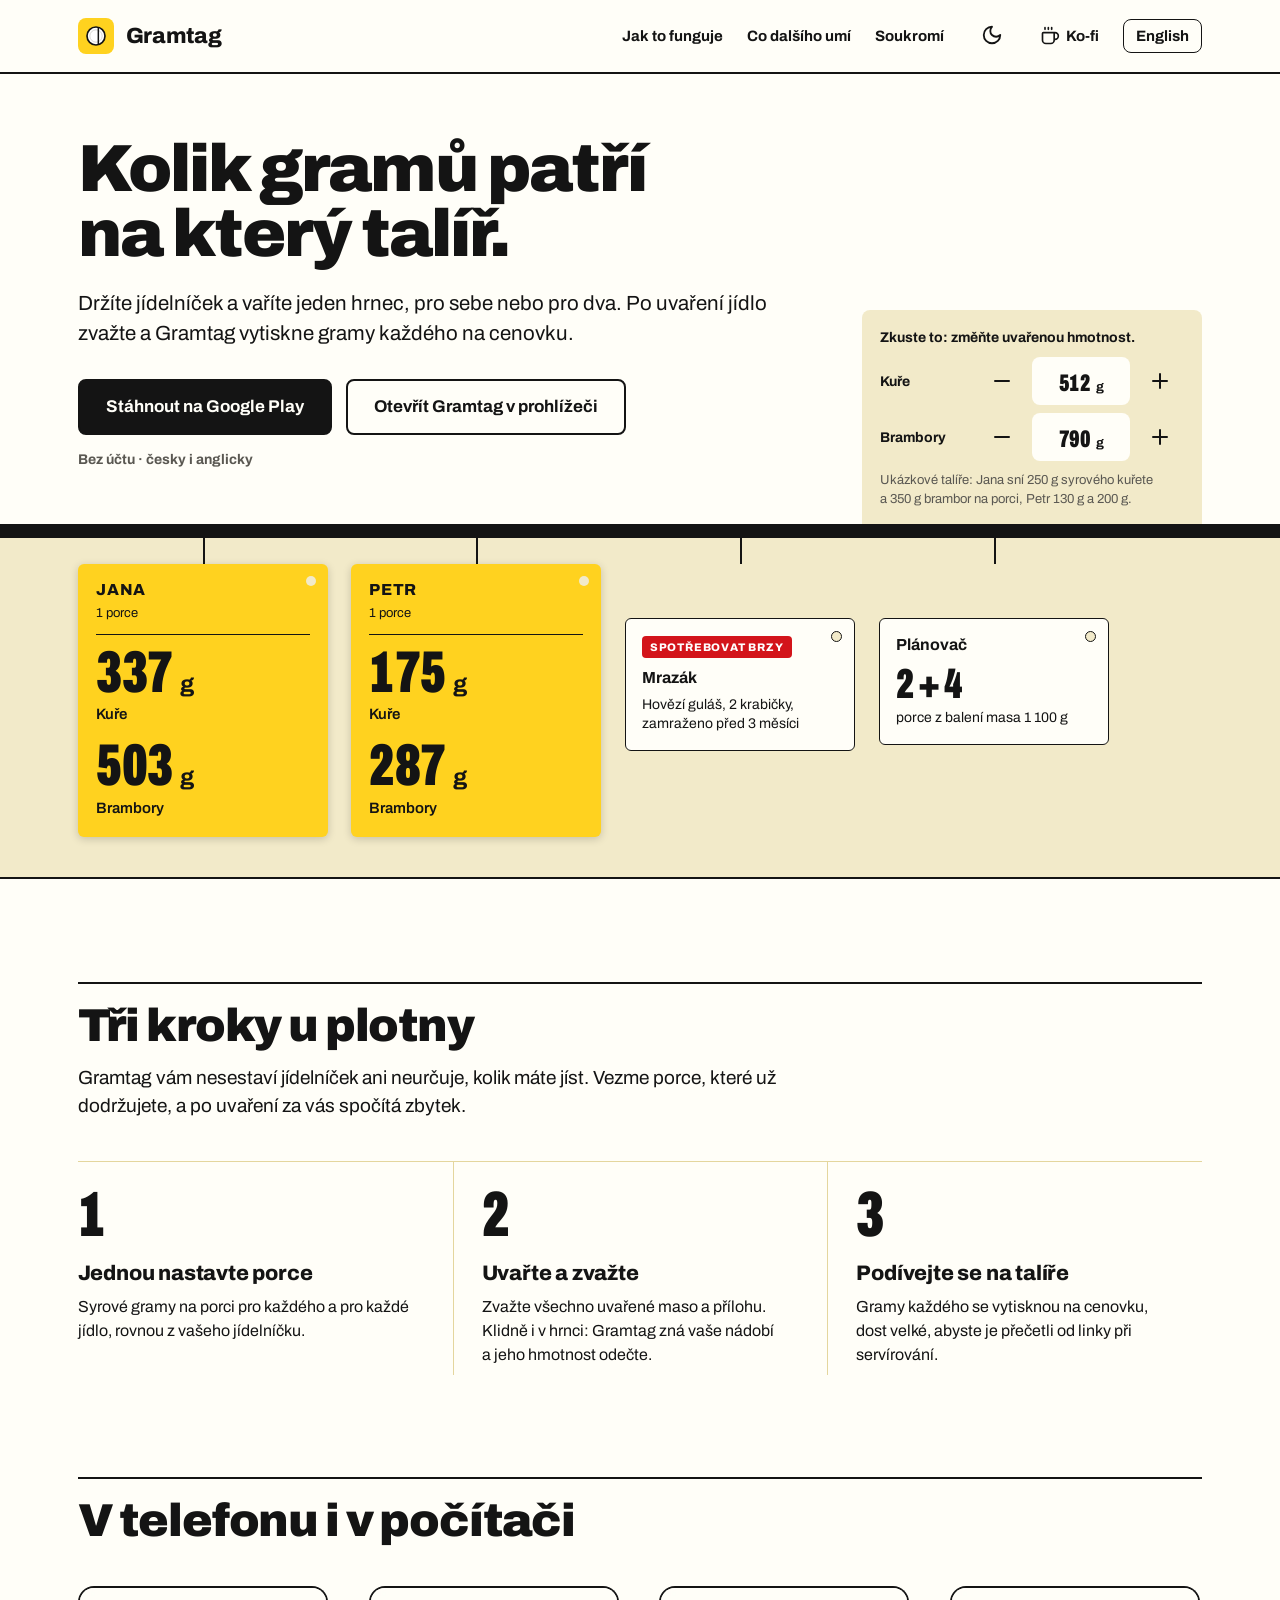
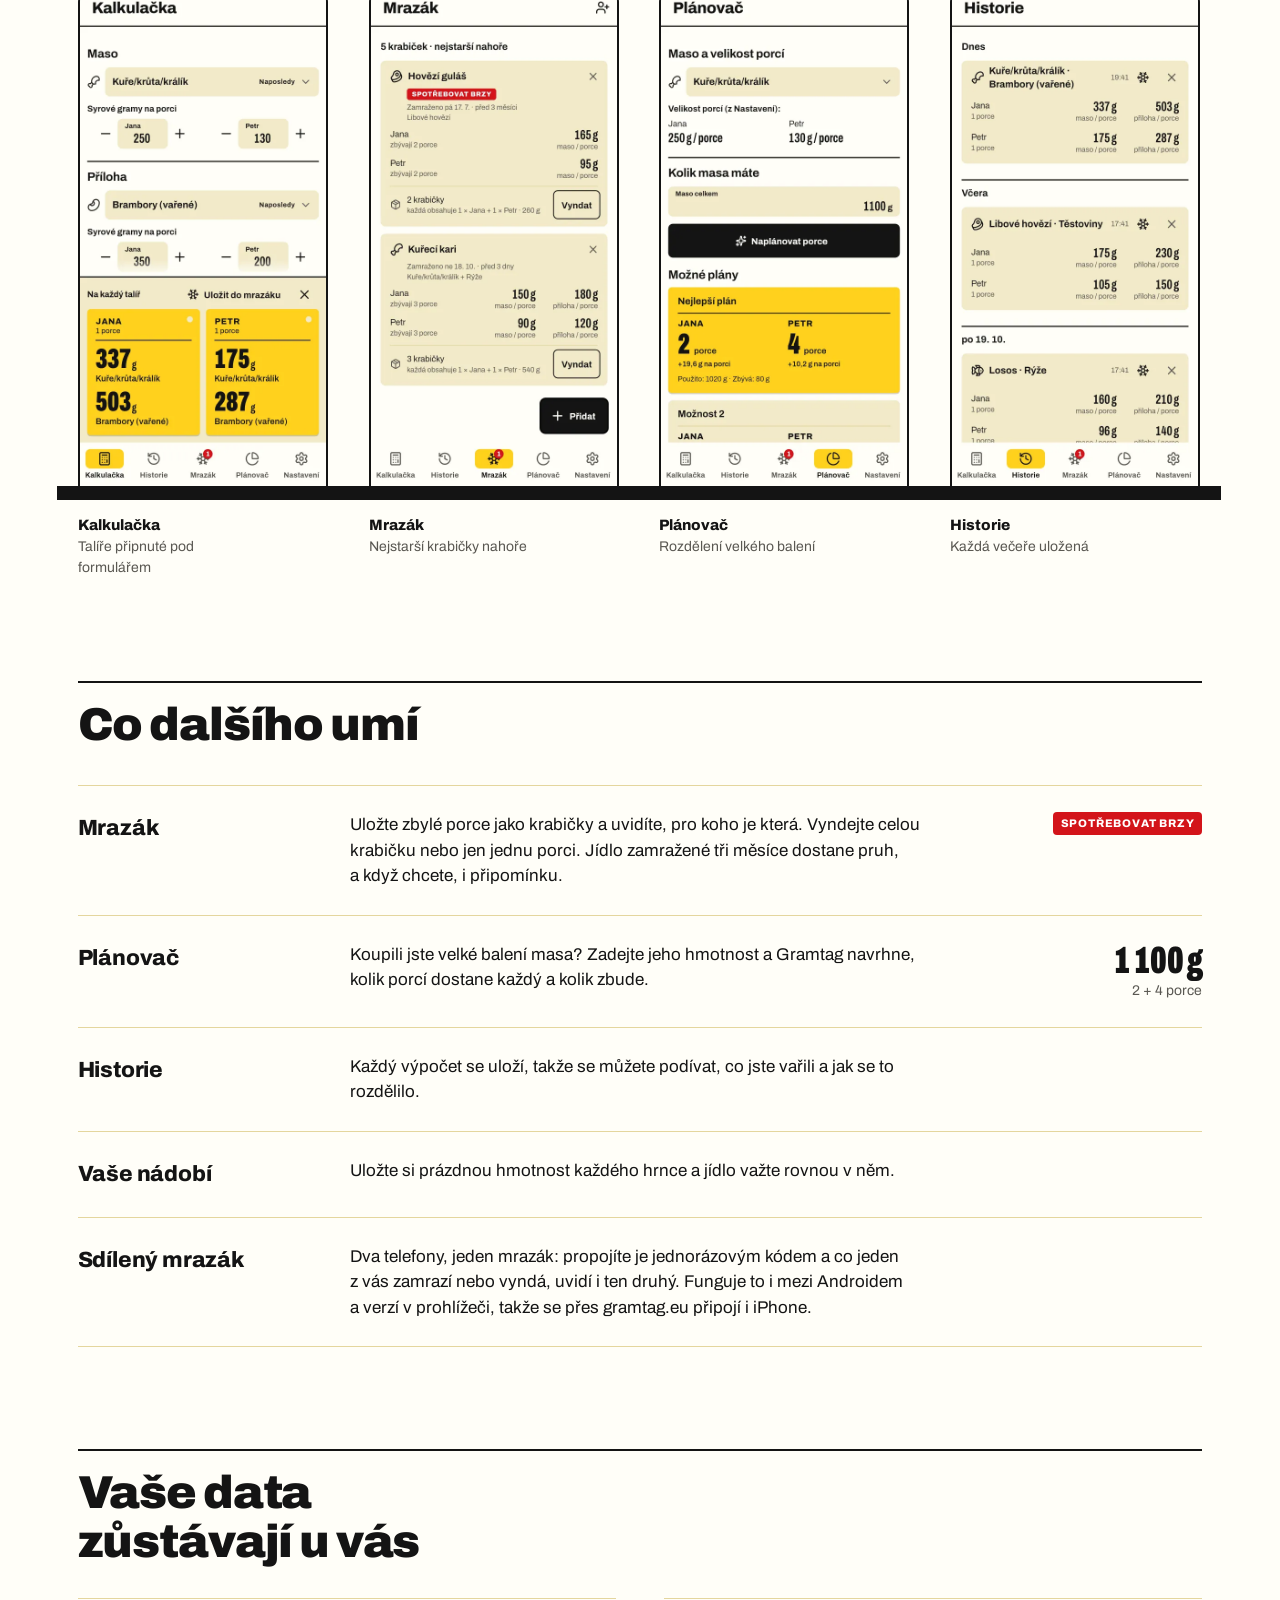
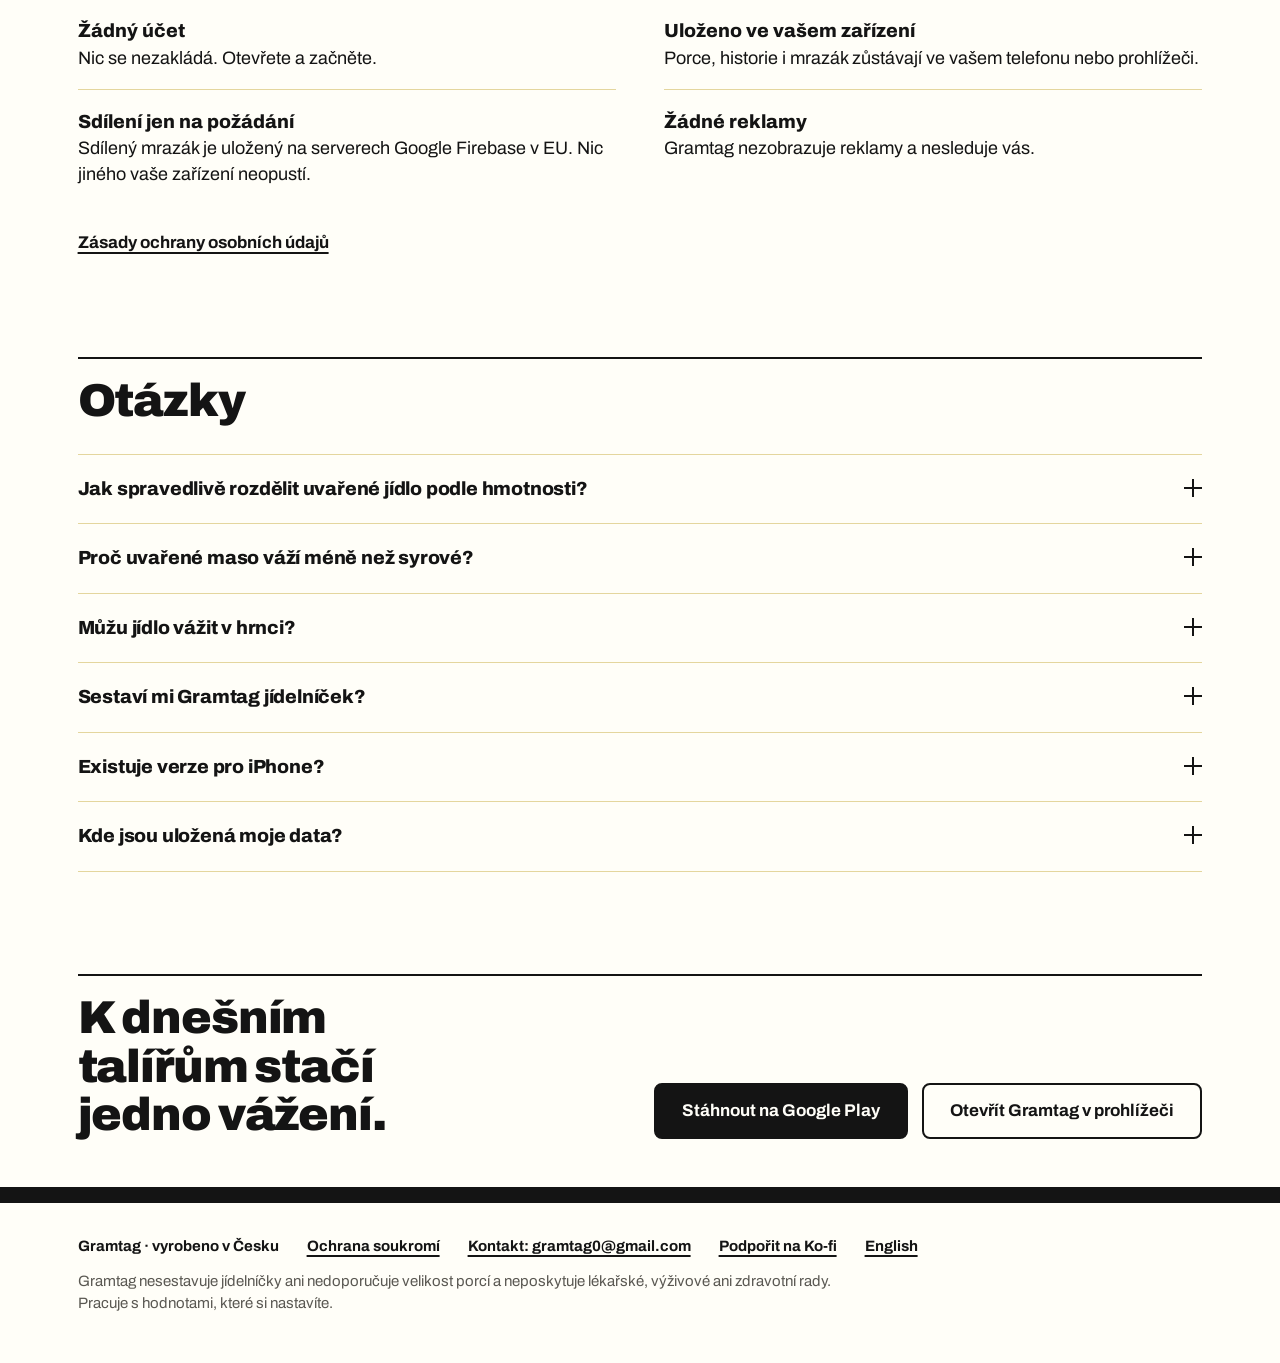
==== commit 055e9241: "gramtag.eu: landing page + web app 1.5.1+17" ====
--- a/cs/index.html
+++ b/cs/index.html
@@ -28,7 +28,7 @@
 <link rel="preload" href="/fonts/archivo-black.woff2" as="font" type="font/woff2" crossorigin>
 <link rel="preload" href="/fonts/archivo-condensedblack.woff2" as="font" type="font/woff2" crossorigin>
 <link rel="stylesheet" href="/site.css?v=29e31c1954">
-<script type="application/ld+json">[{"@context": "https://schema.org", "@type": "SoftwareApplication", "name": "Gramtag", "url": "https://gramtag.eu/cs/", "description": "Zvažte uvařené jídlo a Gramtag ukáže, kolik gramů patří na který talíř, podle porcí, které dodržujete. Bez účtu, v prohlížeči i na Androidu.", "applicationCategory": "LifestyleApplication", "operatingSystem": "Android, Web", "inLanguage": ["en", "cs"], "image": "https://gramtag.eu/img/og-cs.png"}, {"@context": "https://schema.org", "@type": "FAQPage", "inLanguage": "cs", "mainEntity": [{"@type": "Question", "name": "Jak spravedlivě rozdělit uvařené jídlo podle hmotnosti?", "acceptedAnswer": {"@type": "Answer", "text": "Jednou nastavte syrovou porci pro každého. Po uvaření zvažte celý hrnec: Gramtag rozdělí uvařenou hmotnost ve stejném poměru jako syrové porce, takže na každý talíř přijde přesně jeho díl."}}, {"@type": "Question", "name": "Proč uvařené maso váží méně než syrové?", "acceptedAnswer": {"@type": "Answer", "text": "Maso při vaření ztrácí vodu, často kolem čtvrtiny hmotnosti, zatímco rýže a těstoviny vodu nasají. Proto nejde syrové porce z jídelníčku vážit hned po uvaření; Gramtag je přepočítá za vás."}}, {"@type": "Question", "name": "Můžu jídlo vážit v hrnci?", "acceptedAnswer": {"@type": "Answer", "text": "Ano. Uložte si jednou prázdnou hmotnost každého hrnce, zapněte „Váženo v nádobě“ a Gramtag hmotnost hrnce odečte."}}, {"@type": "Question", "name": "Sestaví mi Gramtag jídelníček?", "acceptedAnswer": {"@type": "Answer", "text": "Ne. Pracuje s porcemi, které už dodržujete, z vlastního plánu nebo od nutričního terapeuta. Nedoporučuje množství ani neposkytuje zdravotní rady."}}, {"@type": "Question", "name": "Existuje verze pro iPhone?", "acceptedAnswer": {"@type": "Answer", "text": "Gramtag běží v prohlížeči na gramtag.eu/app, i na iPhonu; přidejte si ho na plochu a otevřete jako aplikaci. Aplikace pro Android je v testování na Google Play."}}, {"@type": "Question", "name": "Kde jsou uložená moje data?", "acceptedAnswer": {"@type": "Answer", "text": "Ve vašem zařízení. Nic se nikam neposílá, dokud se nerozhodnete sdílet mrazák s dalším telefonem."}}]}]</script>
+<script type="application/ld+json">[{"@context": "https://schema.org", "@type": "SoftwareApplication", "name": "Gramtag", "url": "https://gramtag.eu/cs/", "description": "Zvažte uvařené jídlo a Gramtag ukáže, kolik gramů patří na který talíř, podle porcí, které dodržujete. Bez účtu, v prohlížeči i na Androidu.", "applicationCategory": "LifestyleApplication", "operatingSystem": "Android, Web", "downloadUrl": "https://play.google.com/store/apps/details?id=com.portionix.app", "inLanguage": ["en", "cs"], "image": "https://gramtag.eu/img/og-cs.png"}, {"@context": "https://schema.org", "@type": "FAQPage", "inLanguage": "cs", "mainEntity": [{"@type": "Question", "name": "Jak spravedlivě rozdělit uvařené jídlo podle hmotnosti?", "acceptedAnswer": {"@type": "Answer", "text": "Jednou nastavte syrovou porci pro každého. Po uvaření zvažte celý hrnec: Gramtag rozdělí uvařenou hmotnost ve stejném poměru jako syrové porce, takže na každý talíř přijde přesně jeho díl."}}, {"@type": "Question", "name": "Proč uvařené maso váží méně než syrové?", "acceptedAnswer": {"@type": "Answer", "text": "Maso při vaření ztrácí vodu, často kolem čtvrtiny hmotnosti, zatímco rýže a těstoviny vodu nasají. Proto nejde syrové porce z jídelníčku vážit hned po uvaření; Gramtag je přepočítá za vás."}}, {"@type": "Question", "name": "Můžu jídlo vážit v hrnci?", "acceptedAnswer": {"@type": "Answer", "text": "Ano. Uložte si jednou prázdnou hmotnost každého hrnce, zapněte „Váženo v nádobě“ a Gramtag hmotnost hrnce odečte."}}, {"@type": "Question", "name": "Sestaví mi Gramtag jídelníček?", "acceptedAnswer": {"@type": "Answer", "text": "Ne. Pracuje s porcemi, které už dodržujete, z vlastního plánu nebo od nutričního terapeuta. Nedoporučuje množství ani neposkytuje zdravotní rady."}}, {"@type": "Question", "name": "Existuje verze pro iPhone?", "acceptedAnswer": {"@type": "Answer", "text": "Gramtag běží v prohlížeči na gramtag.eu/app, i na iPhonu; přidejte si ho na plochu a otevřete jako aplikaci. Aplikace pro iPhone se připravuje. Na Androidu si Gramtag stáhněte z Google Play."}}, {"@type": "Question", "name": "Kde jsou uložená moje data?", "acceptedAnswer": {"@type": "Answer", "text": "Ve vašem zařízení. Nic se nikam neposílá, dokud se nerozhodnete sdílet mrazák s dalším telefonem."}}]}]</script>
 <script>
   // The visitor's own light/dark choice, if they made one (else the device's).
   try { const theme = localStorage.getItem("theme"); if (theme) document.documentElement.dataset.theme = theme; } catch (e) {}
@@ -60,8 +60,8 @@
         <h1>Kolik gramů patří na který talíř.</h1>
         <p class="sub">Držíte jídelníček a vaříte jeden hrnec, pro sebe nebo pro dva. Po uvaření jídlo zvažte a Gramtag vytiskne gramy každého na cenovku.</p>
         <div class="ctas">
-        <a class="btn btn-ink" href="/app/">Otevřít Gramtag v prohlížeči</a>
-        <a class="btn btn-out" href="/test/">Testovat na Androidu</a>
+        <a class="btn btn-ink" href="https://play.google.com/store/apps/details?id=com.portionix.app">Stáhnout na Google Play</a>
+        <a class="btn btn-out" href="/app/">Otevřít Gramtag v prohlížeči</a>
       </div>
         <p class="small-print">Bez účtu · česky i anglicky</p>
       </div>
@@ -169,7 +169,7 @@
         <details><summary>Proč uvařené maso váží méně než syrové?</summary><p>Maso při vaření ztrácí vodu, často kolem čtvrtiny hmotnosti, zatímco rýže a těstoviny vodu nasají. Proto nejde syrové porce z jídelníčku vážit hned po uvaření; Gramtag je přepočítá za vás.</p></details>
         <details><summary>Můžu jídlo vážit v hrnci?</summary><p>Ano. Uložte si jednou prázdnou hmotnost každého hrnce, zapněte „Váženo v nádobě“ a Gramtag hmotnost hrnce odečte.</p></details>
         <details><summary>Sestaví mi Gramtag jídelníček?</summary><p>Ne. Pracuje s porcemi, které už dodržujete, z vlastního plánu nebo od nutričního terapeuta. Nedoporučuje množství ani neposkytuje zdravotní rady.</p></details>
-        <details><summary>Existuje verze pro iPhone?</summary><p>Gramtag běží v prohlížeči na gramtag.eu/app, i na iPhonu; přidejte si ho na plochu a otevřete jako aplikaci. Aplikace pro Android je v testování na Google Play.</p></details>
+        <details><summary>Existuje verze pro iPhone?</summary><p>Gramtag běží v prohlížeči na gramtag.eu/app, i na iPhonu; přidejte si ho na plochu a otevřete jako aplikaci. Aplikace pro iPhone se připravuje. Na Androidu si Gramtag stáhněte z Google Play.</p></details>
         <details><summary>Kde jsou uložená moje data?</summary><p>Ve vašem zařízení. Nic se nikam neposílá, dokud se nerozhodnete sdílet mrazák s dalším telefonem.</p></details>
       </div>
     </div></div>
@@ -179,8 +179,8 @@
     <div class="wrap"><div class="ruled">
       <h2>K dnešním talířům stačí jedno vážení.</h2>
       <div class="ctas">
-        <a class="btn btn-ink" href="/app/">Otevřít Gramtag v prohlížeči</a>
-        <a class="btn btn-out" href="/test/">Testovat na Androidu</a>
+        <a class="btn btn-ink" href="https://play.google.com/store/apps/details?id=com.portionix.app">Stáhnout na Google Play</a>
+        <a class="btn btn-out" href="/app/">Otevřít Gramtag v prohlížeči</a>
       </div>
     </div></div>
     <div class="shelf"><div class="rail"></div><div class="lip"></div></div>
